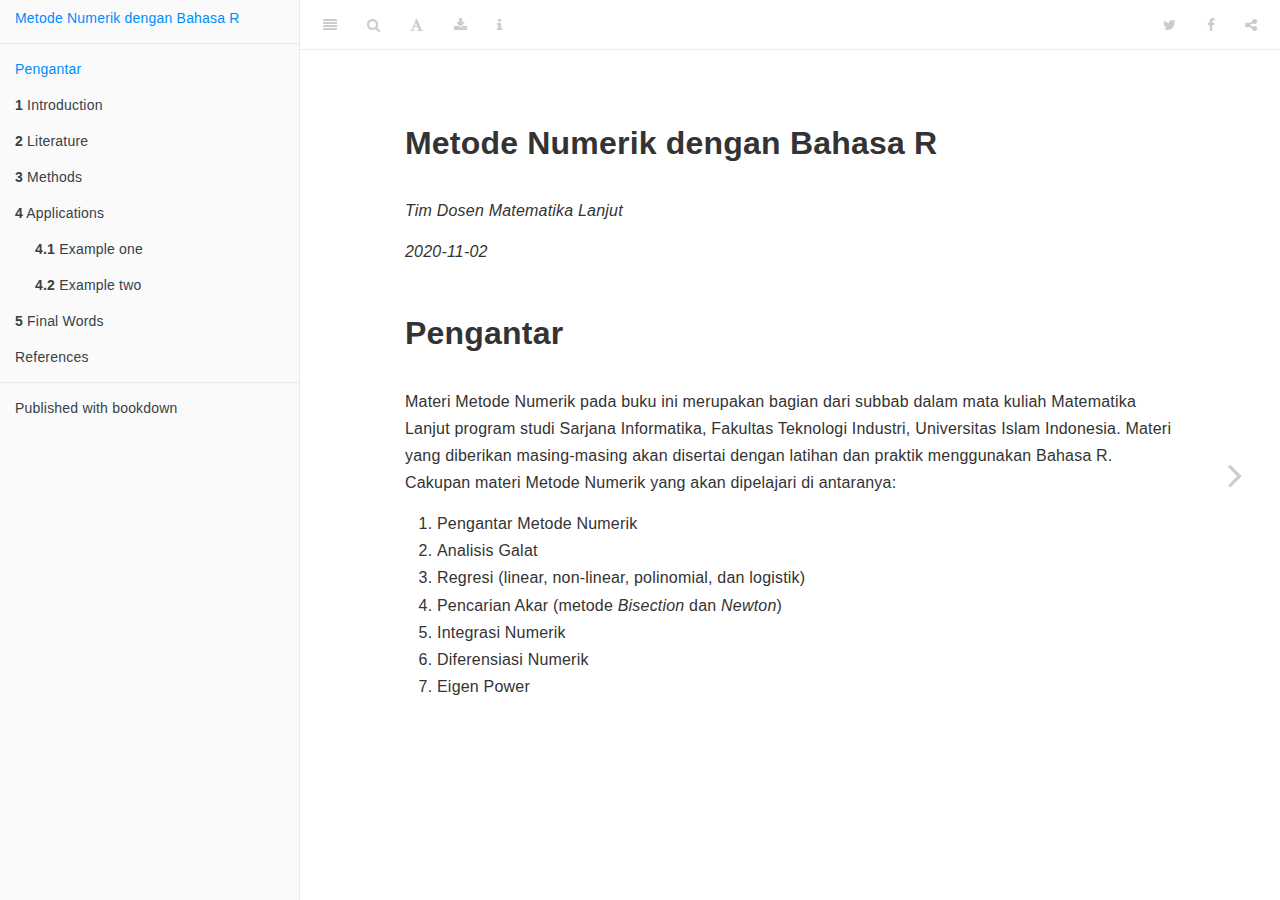
==== Metode Numerik/_book/index.html @ 208b1498 "Rearrange files and folders" ====
<!DOCTYPE html>
<html lang="" xml:lang="">
<head>

  <meta charset="utf-8" />
  <meta http-equiv="X-UA-Compatible" content="IE=edge" />
  <title>Metode Numerik dengan Bahasa R</title>
  <meta name="description" content="Metode Numerik dengan Bahasa R" />
  <meta name="generator" content="bookdown 0.21 and GitBook 2.6.7" />

  <meta property="og:title" content="Metode Numerik dengan Bahasa R" />
  <meta property="og:type" content="book" />
  
  
  
  

  <meta name="twitter:card" content="summary" />
  <meta name="twitter:title" content="Metode Numerik dengan Bahasa R" />
  
  
  

<meta name="author" content="Tim Dosen Matematika Lanjut" />


<meta name="date" content="2020-11-02" />

  <meta name="viewport" content="width=device-width, initial-scale=1" />
  <meta name="apple-mobile-web-app-capable" content="yes" />
  <meta name="apple-mobile-web-app-status-bar-style" content="black" />
  
  

<link rel="next" href="intro.html"/>
<script src="libs/jquery-2.2.3/jquery.min.js"></script>
<link href="libs/gitbook-2.6.7/css/style.css" rel="stylesheet" />
<link href="libs/gitbook-2.6.7/css/plugin-table.css" rel="stylesheet" />
<link href="libs/gitbook-2.6.7/css/plugin-bookdown.css" rel="stylesheet" />
<link href="libs/gitbook-2.6.7/css/plugin-highlight.css" rel="stylesheet" />
<link href="libs/gitbook-2.6.7/css/plugin-search.css" rel="stylesheet" />
<link href="libs/gitbook-2.6.7/css/plugin-fontsettings.css" rel="stylesheet" />
<link href="libs/gitbook-2.6.7/css/plugin-clipboard.css" rel="stylesheet" />









<script src="libs/accessible-code-block-0.0.1/empty-anchor.js"></script>
<link href="libs/anchor-sections-1.0/anchor-sections.css" rel="stylesheet" />
<script src="libs/anchor-sections-1.0/anchor-sections.js"></script>


<style type="text/css">
code.sourceCode > span { display: inline-block; line-height: 1.25; }
code.sourceCode > span { color: inherit; text-decoration: inherit; }
code.sourceCode > span:empty { height: 1.2em; }
.sourceCode { overflow: visible; }
code.sourceCode { white-space: pre; position: relative; }
pre.sourceCode { margin: 0; }
@media screen {
div.sourceCode { overflow: auto; }
}
@media print {
code.sourceCode { white-space: pre-wrap; }
code.sourceCode > span { text-indent: -5em; padding-left: 5em; }
}
pre.numberSource code
  { counter-reset: source-line 0; }
pre.numberSource code > span
  { position: relative; left: -4em; counter-increment: source-line; }
pre.numberSource code > span > a:first-child::before
  { content: counter(source-line);
    position: relative; left: -1em; text-align: right; vertical-align: baseline;
    border: none; display: inline-block;
    -webkit-touch-callout: none; -webkit-user-select: none;
    -khtml-user-select: none; -moz-user-select: none;
    -ms-user-select: none; user-select: none;
    padding: 0 4px; width: 4em;
    color: #aaaaaa;
  }
pre.numberSource { margin-left: 3em; border-left: 1px solid #aaaaaa;  padding-left: 4px; }
div.sourceCode
  {   }
@media screen {
code.sourceCode > span > a:first-child::before { text-decoration: underline; }
}
code span.al { color: #ff0000; font-weight: bold; } /* Alert */
code span.an { color: #60a0b0; font-weight: bold; font-style: italic; } /* Annotation */
code span.at { color: #7d9029; } /* Attribute */
code span.bn { color: #40a070; } /* BaseN */
code span.bu { } /* BuiltIn */
code span.cf { color: #007020; font-weight: bold; } /* ControlFlow */
code span.ch { color: #4070a0; } /* Char */
code span.cn { color: #880000; } /* Constant */
code span.co { color: #60a0b0; font-style: italic; } /* Comment */
code span.cv { color: #60a0b0; font-weight: bold; font-style: italic; } /* CommentVar */
code span.do { color: #ba2121; font-style: italic; } /* Documentation */
code span.dt { color: #902000; } /* DataType */
code span.dv { color: #40a070; } /* DecVal */
code span.er { color: #ff0000; font-weight: bold; } /* Error */
code span.ex { } /* Extension */
code span.fl { color: #40a070; } /* Float */
code span.fu { color: #06287e; } /* Function */
code span.im { } /* Import */
code span.in { color: #60a0b0; font-weight: bold; font-style: italic; } /* Information */
code span.kw { color: #007020; font-weight: bold; } /* Keyword */
code span.op { color: #666666; } /* Operator */
code span.ot { color: #007020; } /* Other */
code span.pp { color: #bc7a00; } /* Preprocessor */
code span.sc { color: #4070a0; } /* SpecialChar */
code span.ss { color: #bb6688; } /* SpecialString */
code span.st { color: #4070a0; } /* String */
code span.va { color: #19177c; } /* Variable */
code span.vs { color: #4070a0; } /* VerbatimString */
code span.wa { color: #60a0b0; font-weight: bold; font-style: italic; } /* Warning */
</style>

<link rel="stylesheet" href="style.css" type="text/css" />
</head>

<body>



  <div class="book without-animation with-summary font-size-2 font-family-1" data-basepath=".">

    <div class="book-summary">
      <nav role="navigation">

<ul class="summary">
<li><a href="./">Metode Numerik dengan Bahasa R</a></li>

<li class="divider"></li>
<li class="chapter" data-level="" data-path="index.html"><a href="index.html"><i class="fa fa-check"></i>Pengantar</a></li>
<li class="chapter" data-level="1" data-path="intro.html"><a href="intro.html"><i class="fa fa-check"></i><b>1</b> Introduction</a></li>
<li class="chapter" data-level="2" data-path="literature.html"><a href="literature.html"><i class="fa fa-check"></i><b>2</b> Literature</a></li>
<li class="chapter" data-level="3" data-path="methods.html"><a href="methods.html"><i class="fa fa-check"></i><b>3</b> Methods</a></li>
<li class="chapter" data-level="4" data-path="applications.html"><a href="applications.html"><i class="fa fa-check"></i><b>4</b> Applications</a><ul>
<li class="chapter" data-level="4.1" data-path="applications.html"><a href="applications.html#example-one"><i class="fa fa-check"></i><b>4.1</b> Example one</a></li>
<li class="chapter" data-level="4.2" data-path="applications.html"><a href="applications.html#example-two"><i class="fa fa-check"></i><b>4.2</b> Example two</a></li>
</ul></li>
<li class="chapter" data-level="5" data-path="final-words.html"><a href="final-words.html"><i class="fa fa-check"></i><b>5</b> Final Words</a></li>
<li class="chapter" data-level="" data-path="references.html"><a href="references.html"><i class="fa fa-check"></i>References</a></li>
<li class="divider"></li>
<li><a href="https://github.com/rstudio/bookdown" target="blank">Published with bookdown</a></li>

</ul>

      </nav>
    </div>

    <div class="book-body">
      <div class="body-inner">
        <div class="book-header" role="navigation">
          <h1>
            <i class="fa fa-circle-o-notch fa-spin"></i><a href="./">Metode Numerik dengan Bahasa R</a>
          </h1>
        </div>

        <div class="page-wrapper" tabindex="-1" role="main">
          <div class="page-inner">

            <section class="normal" id="section-">
<div id="header">
<h1 class="title">Metode Numerik dengan Bahasa R</h1>
<p class="author"><em>Tim Dosen Matematika Lanjut</em></p>
<p class="date"><em>2020-11-02</em></p>
</div>
<div id="pengantar" class="section level1 unnumbered">
<h1>Pengantar</h1>
<p>Materi Metode Numerik pada buku ini merupakan bagian dari subbab dalam mata kuliah Matematika Lanjut program studi Sarjana Informatika, Fakultas Teknologi Industri, Universitas Islam Indonesia.
Materi yang diberikan masing-masing akan disertai dengan latihan dan praktik menggunakan Bahasa R.
Cakupan materi Metode Numerik yang akan dipelajari di antaranya:</p>
<ol style="list-style-type: decimal">
<li>Pengantar Metode Numerik</li>
<li>Analisis Galat</li>
<li>Regresi (linear, non-linear, polinomial, dan logistik)</li>
<li>Pencarian Akar (metode <em>Bisection</em> dan <em>Newton</em>)</li>
<li>Integrasi Numerik</li>
<li>Diferensiasi Numerik</li>
<li>Eigen Power</li>
</ol>

</div>
            </section>

          </div>
        </div>
      </div>

<a href="intro.html" class="navigation navigation-next navigation-unique" aria-label="Next page"><i class="fa fa-angle-right"></i></a>
    </div>
  </div>
<script src="libs/gitbook-2.6.7/js/app.min.js"></script>
<script src="libs/gitbook-2.6.7/js/lunr.js"></script>
<script src="libs/gitbook-2.6.7/js/clipboard.min.js"></script>
<script src="libs/gitbook-2.6.7/js/plugin-search.js"></script>
<script src="libs/gitbook-2.6.7/js/plugin-sharing.js"></script>
<script src="libs/gitbook-2.6.7/js/plugin-fontsettings.js"></script>
<script src="libs/gitbook-2.6.7/js/plugin-bookdown.js"></script>
<script src="libs/gitbook-2.6.7/js/jquery.highlight.js"></script>
<script src="libs/gitbook-2.6.7/js/plugin-clipboard.js"></script>
<script>
gitbook.require(["gitbook"], function(gitbook) {
gitbook.start({
"sharing": {
"github": false,
"facebook": true,
"twitter": true,
"linkedin": false,
"weibo": false,
"instapaper": false,
"vk": false,
"all": ["facebook", "twitter", "linkedin", "weibo", "instapaper"]
},
"fontsettings": {
"theme": "white",
"family": "sans",
"size": 2
},
"edit": {
"link": null,
"text": null
},
"history": {
"link": null,
"text": null
},
"view": {
"link": null,
"text": null
},
"download": ["Metode Numerik.pdf", "Metode Numerik.epub"],
"toc": {
"collapse": "subsection"
}
});
});
</script>

</body>

</html>
---- Metode Numerik/_book/libs/gitbook-2.6.7/css/style.css ----
/*! normalize.css v2.1.0 | MIT License | git.io/normalize */img,legend{border:0}*,.fa{-webkit-font-smoothing:antialiased}.fa-ul>li,sub,sup{position:relative}.book .book-body .page-wrapper .page-inner section.normal hr:after,.book-langs-index .inner .languages:after,.buttons:after,.dropdown-menu .buttons:after{clear:both}body,html{-ms-text-size-adjust:100%;-webkit-text-size-adjust:100%}article,aside,details,figcaption,figure,footer,header,hgroup,main,nav,section,summary{display:block}audio,canvas,video{display:inline-block}.hidden,[hidden]{display:none}audio:not([controls]){display:none;height:0}html{font-family:sans-serif}body,figure{margin:0}a:focus{outline:dotted thin}a:active,a:hover{outline:0}h1{font-size:2em;margin:.67em 0}abbr[title]{border-bottom:1px dotted}b,strong{font-weight:700}dfn{font-style:italic}hr{-moz-box-sizing:content-box;box-sizing:content-box;height:0}mark{background:#ff0;color:#000}code,kbd,pre,samp{font-family:monospace,serif;font-size:1em}pre{white-space:pre-wrap}q{quotes:"\201C" "\201D" "\2018" "\2019"}small{font-size:80%}sub,sup{font-size:75%;line-height:0;vertical-align:baseline}sup{top:-.5em}sub{bottom:-.25em}svg:not(:root){overflow:hidden}fieldset{border:1px solid silver;margin:0 2px;padding:.35em .625em .75em}legend{padding:0}button,input,select,textarea{font-family:inherit;font-size:100%;margin:0}button,input{line-height:normal}button,select{text-transform:none}button,html input[type=button],input[type=reset],input[type=submit]{-webkit-appearance:button;cursor:pointer}button[disabled],html input[disabled]{cursor:default}input[type=checkbox],input[type=radio]{box-sizing:border-box;padding:0}input[type=search]{-webkit-appearance:textfield;-moz-box-sizing:content-box;-webkit-box-sizing:content-box;box-sizing:content-box}input[type=search]::-webkit-search-cancel-button{margin-right:10px;}button::-moz-focus-inner,input::-moz-focus-inner{border:0;padding:0}textarea{overflow:auto;vertical-align:top}table{border-collapse:collapse;border-spacing:0}/*!
 * Preboot v2
 *
 * Open sourced under MIT license by @mdo.
 * Some variables and mixins from Bootstrap (Apache 2 license).
 */.link-inherit,.link-inherit:focus,.link-inherit:hover{color:inherit}.fa,.fa-stack{display:inline-block}/*!
 *  Font Awesome 4.1.0 by @davegandy - http://fontawesome.io - @fontawesome
 *  License - http://fontawesome.io/license (Font: SIL OFL 1.1, CSS: MIT License)
 */@font-face{font-family:FontAwesome;src:url(./fontawesome/fontawesome-webfont.ttf?v=4.1.0) format('truetype');font-weight:400;font-style:normal}.fa{font-family:FontAwesome;font-style:normal;font-weight:400;line-height:1;-moz-osx-font-smoothing:grayscale}.book .book-header,.book .book-summary{font-family:"Helvetica Neue",Helvetica,Arial,sans-serif}.fa-lg{font-size:1.33333333em;line-height:.75em;vertical-align:-15%}.fa-2x{font-size:2em}.fa-3x{font-size:3em}.fa-4x{font-size:4em}.fa-5x{font-size:5em}.fa-fw{width:1.28571429em;text-align:center}.fa-ul{padding-left:0;margin-left:2.14285714em;list-style-type:none}.fa-li{position:absolute;left:-2.14285714em;width:2.14285714em;top:.14285714em;text-align:center}.fa-li.fa-lg{left:-1.85714286em}.fa-border{padding:.2em .25em .15em;border:.08em solid #eee;border-radius:.1em}.pull-right{float:right}.pull-left{float:left}.fa.pull-left{margin-right:.3em}.fa.pull-right{margin-left:.3em}.fa-spin{-webkit-animation:spin 2s infinite linear;-moz-animation:spin 2s infinite linear;-o-animation:spin 2s infinite linear;animation:spin 2s infinite linear}@-moz-keyframes spin{0%{-moz-transform:rotate(0)}100%{-moz-transform:rotate(359deg)}}@-webkit-keyframes spin{0%{-webkit-transform:rotate(0)}100%{-webkit-transform:rotate(359deg)}}@-o-keyframes spin{0%{-o-transform:rotate(0)}100%{-o-transform:rotate(359deg)}}@keyframes spin{0%{-webkit-transform:rotate(0);transform:rotate(0)}100%{-webkit-transform:rotate(359deg);transform:rotate(359deg)}}.fa-rotate-90{filter:progid:DXImageTransform.Microsoft.BasicImage(rotation=1);-webkit-transform:rotate(90deg);-moz-transform:rotate(90deg);-ms-transform:rotate(90deg);-o-transform:rotate(90deg);transform:rotate(90deg)}.fa-rotate-180{filter:progid:DXImageTransform.Microsoft.BasicImage(rotation=2);-webkit-transform:rotate(180deg);-moz-transform:rotate(180deg);-ms-transform:rotate(180deg);-o-transform:rotate(180deg);transform:rotate(180deg)}.fa-rotate-270{filter:progid:DXImageTransform.Microsoft.BasicImage(rotation=3);-webkit-transform:rotate(270deg);-moz-transform:rotate(270deg);-ms-transform:rotate(270deg);-o-transform:rotate(270deg);transform:rotate(270deg)}.fa-flip-horizontal{filter:progid:DXImageTransform.Microsoft.BasicImage(rotation=0, mirror=1);-webkit-transform:scale(-1,1);-moz-transform:scale(-1,1);-ms-transform:scale(-1,1);-o-transform:scale(-1,1);transform:scale(-1,1)}.fa-flip-vertical{filter:progid:DXImageTransform.Microsoft.BasicImage(rotation=2, mirror=1);-webkit-transform:scale(1,-1);-moz-transform:scale(1,-1);-ms-transform:scale(1,-1);-o-transform:scale(1,-1);transform:scale(1,-1)}.fa-stack{position:relative;width:2em;height:2em;line-height:2em;vertical-align:middle}.fa-stack-1x,.fa-stack-2x{position:absolute;left:0;width:100%;text-align:center}.fa-stack-1x{line-height:inherit}.fa-stack-2x{font-size:2em}.fa-inverse{color:#fff}.fa-glass:before{content:"\f000"}.fa-music:before{content:"\f001"}.fa-search:before{content:"\f002"}.fa-envelope-o:before{content:"\f003"}.fa-heart:before{content:"\f004"}.fa-star:before{content:"\f005"}.fa-star-o:before{content:"\f006"}.fa-user:before{content:"\f007"}.fa-film:before{content:"\f008"}.fa-th-large:before{content:"\f009"}.fa-th:before{content:"\f00a"}.fa-th-list:before{content:"\f00b"}.fa-check:before{content:"\f00c"}.fa-times:before{content:"\f00d"}.fa-search-plus:before{content:"\f00e"}.fa-search-minus:before{content:"\f010"}.fa-power-off:before{content:"\f011"}.fa-signal:before{content:"\f012"}.fa-cog:before,.fa-gear:before{content:"\f013"}.fa-trash-o:before{content:"\f014"}.fa-home:before{content:"\f015"}.fa-file-o:before{content:"\f016"}.fa-clock-o:before{content:"\f017"}.fa-road:before{content:"\f018"}.fa-download:before{content:"\f019"}.fa-arrow-circle-o-down:before{content:"\f01a"}.fa-arrow-circle-o-up:before{content:"\f01b"}.fa-inbox:before{content:"\f01c"}.fa-play-circle-o:before{content:"\f01d"}.fa-repeat:before,.fa-rotate-right:before{content:"\f01e"}.fa-refresh:before{content:"\f021"}.fa-list-alt:before{content:"\f022"}.fa-lock:before{content:"\f023"}.fa-flag:before{content:"\f024"}.fa-headphones:before{content:"\f025"}.fa-volume-off:before{content:"\f026"}.fa-volume-down:before{content:"\f027"}.fa-volume-up:before{content:"\f028"}.fa-qrcode:before{content:"\f029"}.fa-barcode:before{content:"\f02a"}.fa-tag:before{content:"\f02b"}.fa-tags:before{content:"\f02c"}.fa-book:before{content:"\f02d"}.fa-bookmark:before{content:"\f02e"}.fa-print:before{content:"\f02f"}.fa-camera:before{content:"\f030"}.fa-font:before{content:"\f031"}.fa-bold:before{content:"\f032"}.fa-italic:before{content:"\f033"}.fa-text-height:before{content:"\f034"}.fa-text-width:before{content:"\f035"}.fa-align-left:before{content:"\f036"}.fa-align-center:before{content:"\f037"}.fa-align-right:before{content:"\f038"}.fa-align-justify:before{content:"\f039"}.fa-list:before{content:"\f03a"}.fa-dedent:before,.fa-outdent:before{content:"\f03b"}.fa-indent:before{content:"\f03c"}.fa-video-camera:before{content:"\f03d"}.fa-image:before,.fa-photo:before,.fa-picture-o:before{content:"\f03e"}.fa-pencil:before{content:"\f040"}.fa-map-marker:before{content:"\f041"}.fa-adjust:before{content:"\f042"}.fa-tint:before{content:"\f043"}.fa-edit:before,.fa-pencil-square-o:before{content:"\f044"}.fa-share-square-o:before{content:"\f045"}.fa-check-square-o:before{content:"\f046"}.fa-arrows:before{content:"\f047"}.fa-step-backward:before{content:"\f048"}.fa-fast-backward:before{content:"\f049"}.fa-backward:before{content:"\f04a"}.fa-play:before{content:"\f04b"}.fa-pause:before{content:"\f04c"}.fa-stop:before{content:"\f04d"}.fa-forward:before{content:"\f04e"}.fa-fast-forward:before{content:"\f050"}.fa-step-forward:before{content:"\f051"}.fa-eject:before{content:"\f052"}.fa-chevron-left:before{content:"\f053"}.fa-chevron-right:before{content:"\f054"}.fa-plus-circle:before{content:"\f055"}.fa-minus-circle:before{content:"\f056"}.fa-times-circle:before{content:"\f057"}.fa-check-circle:before{content:"\f058"}.fa-question-circle:before{content:"\f059"}.fa-info-circle:before{content:"\f05a"}.fa-crosshairs:before{content:"\f05b"}.fa-times-circle-o:before{content:"\f05c"}.fa-check-circle-o:before{content:"\f05d"}.fa-ban:before{content:"\f05e"}.fa-arrow-left:before{content:"\f060"}.fa-arrow-right:before{content:"\f061"}.fa-arrow-up:before{content:"\f062"}.fa-arrow-down:before{content:"\f063"}.fa-mail-forward:before,.fa-share:before{content:"\f064"}.fa-expand:before{content:"\f065"}.fa-compress:before{content:"\f066"}.fa-plus:before{content:"\f067"}.fa-minus:before{content:"\f068"}.fa-asterisk:before{content:"\f069"}.fa-exclamation-circle:before{content:"\f06a"}.fa-gift:before{content:"\f06b"}.fa-leaf:before{content:"\f06c"}.fa-fire:before{content:"\f06d"}.fa-eye:before{content:"\f06e"}.fa-eye-slash:before{content:"\f070"}.fa-exclamation-triangle:before,.fa-warning:before{content:"\f071"}.fa-plane:before{content:"\f072"}.fa-calendar:before{content:"\f073"}.fa-random:before{content:"\f074"}.fa-comment:before{content:"\f075"}.fa-magnet:before{content:"\f076"}.fa-chevron-up:before{content:"\f077"}.fa-chevron-down:before{content:"\f078"}.fa-retweet:before{content:"\f079"}.fa-shopping-cart:before{content:"\f07a"}.fa-folder:before{content:"\f07b"}.fa-folder-open:before{content:"\f07c"}.fa-arrows-v:before{content:"\f07d"}.fa-arrows-h:before{content:"\f07e"}.fa-bar-chart-o:before{content:"\f080"}.fa-twitter-square:before{content:"\f081"}.fa-facebook-square:before{content:"\f082"}.fa-camera-retro:before{content:"\f083"}.fa-key:before{content:"\f084"}.fa-cogs:before,.fa-gears:before{content:"\f085"}.fa-comments:before{content:"\f086"}.fa-thumbs-o-up:before{content:"\f087"}.fa-thumbs-o-down:before{content:"\f088"}.fa-star-half:before{content:"\f089"}.fa-heart-o:before{content:"\f08a"}.fa-sign-out:before{content:"\f08b"}.fa-linkedin-square:before{content:"\f08c"}.fa-thumb-tack:before{content:"\f08d"}.fa-external-link:before{content:"\f08e"}.fa-sign-in:before{content:"\f090"}.fa-trophy:before{content:"\f091"}.fa-github-square:before{content:"\f092"}.fa-upload:before{content:"\f093"}.fa-lemon-o:before{content:"\f094"}.fa-phone:before{content:"\f095"}.fa-square-o:before{content:"\f096"}.fa-bookmark-o:before{content:"\f097"}.fa-phone-square:before{content:"\f098"}.fa-twitter:before{content:"\f099"}.fa-facebook:before{content:"\f09a"}.fa-github:before{content:"\f09b"}.fa-unlock:before{content:"\f09c"}.fa-credit-card:before{content:"\f09d"}.fa-rss:before{content:"\f09e"}.fa-hdd-o:before{content:"\f0a0"}.fa-bullhorn:before{content:"\f0a1"}.fa-bell:before{content:"\f0f3"}.fa-certificate:before{content:"\f0a3"}.fa-hand-o-right:before{content:"\f0a4"}.fa-hand-o-left:before{content:"\f0a5"}.fa-hand-o-up:before{content:"\f0a6"}.fa-hand-o-down:before{content:"\f0a7"}.fa-arrow-circle-left:before{content:"\f0a8"}.fa-arrow-circle-right:before{content:"\f0a9"}.fa-arrow-circle-up:before{content:"\f0aa"}.fa-arrow-circle-down:before{content:"\f0ab"}.fa-globe:before{content:"\f0ac"}.fa-wrench:before{content:"\f0ad"}.fa-tasks:before{content:"\f0ae"}.fa-filter:before{content:"\f0b0"}.fa-briefcase:before{content:"\f0b1"}.fa-arrows-alt:before{content:"\f0b2"}.fa-group:before,.fa-users:before{content:"\f0c0"}.fa-chain:before,.fa-link:before{content:"\f0c1"}.fa-cloud:before{content:"\f0c2"}.fa-flask:before{content:"\f0c3"}.fa-cut:before,.fa-scissors:before{content:"\f0c4"}.fa-copy:before,.fa-files-o:before{content:"\f0c5"}.fa-paperclip:before{content:"\f0c6"}.fa-floppy-o:before,.fa-save:before{content:"\f0c7"}.fa-square:before{content:"\f0c8"}.fa-bars:before,.fa-navicon:before,.fa-reorder:before{content:"\f0c9"}.fa-list-ul:before{content:"\f0ca"}.fa-list-ol:before{content:"\f0cb"}.fa-strikethrough:before{content:"\f0cc"}.fa-underline:before{content:"\f0cd"}.fa-table:before{content:"\f0ce"}.fa-magic:before{content:"\f0d0"}.fa-truck:before{content:"\f0d1"}.fa-pinterest:before{content:"\f0d2"}.fa-pinterest-square:before{content:"\f0d3"}.fa-google-plus-square:before{content:"\f0d4"}.fa-google-plus:before{content:"\f0d5"}.fa-money:before{content:"\f0d6"}.fa-caret-down:before{content:"\f0d7"}.fa-caret-up:before{content:"\f0d8"}.fa-caret-left:before{content:"\f0d9"}.fa-caret-right:before{content:"\f0da"}.fa-columns:before{content:"\f0db"}.fa-sort:before,.fa-unsorted:before{content:"\f0dc"}.fa-sort-desc:before,.fa-sort-down:before{content:"\f0dd"}.fa-sort-asc:before,.fa-sort-up:before{content:"\f0de"}.fa-envelope:before{content:"\f0e0"}.fa-linkedin:before{content:"\f0e1"}.fa-rotate-left:before,.fa-undo:before{content:"\f0e2"}.fa-gavel:before,.fa-legal:before{content:"\f0e3"}.fa-dashboard:before,.fa-tachometer:before{content:"\f0e4"}.fa-comment-o:before{content:"\f0e5"}.fa-comments-o:before{content:"\f0e6"}.fa-bolt:before,.fa-flash:before{content:"\f0e7"}.fa-sitemap:before{content:"\f0e8"}.fa-umbrella:before{content:"\f0e9"}.fa-clipboard:before,.fa-paste:before{content:"\f0ea"}.fa-lightbulb-o:before{content:"\f0eb"}.fa-exchange:before{content:"\f0ec"}.fa-cloud-download:before{content:"\f0ed"}.fa-cloud-upload:before{content:"\f0ee"}.fa-user-md:before{content:"\f0f0"}.fa-stethoscope:before{content:"\f0f1"}.fa-suitcase:before{content:"\f0f2"}.fa-bell-o:before{content:"\f0a2"}.fa-coffee:before{content:"\f0f4"}.fa-cutlery:before{content:"\f0f5"}.fa-file-text-o:before{content:"\f0f6"}.fa-building-o:before{content:"\f0f7"}.fa-hospital-o:before{content:"\f0f8"}.fa-ambulance:before{content:"\f0f9"}.fa-medkit:before{content:"\f0fa"}.fa-fighter-jet:before{content:"\f0fb"}.fa-beer:before{content:"\f0fc"}.fa-h-square:before{content:"\f0fd"}.fa-plus-square:before{content:"\f0fe"}.fa-angle-double-left:before{content:"\f100"}.fa-angle-double-right:before{content:"\f101"}.fa-angle-double-up:before{content:"\f102"}.fa-angle-double-down:before{content:"\f103"}.fa-angle-left:before{content:"\f104"}.fa-angle-right:before{content:"\f105"}.fa-angle-up:before{content:"\f106"}.fa-angle-down:before{content:"\f107"}.fa-desktop:before{content:"\f108"}.fa-laptop:before{content:"\f109"}.fa-tablet:before{content:"\f10a"}.fa-mobile-phone:before,.fa-mobile:before{content:"\f10b"}.fa-circle-o:before{content:"\f10c"}.fa-quote-left:before{content:"\f10d"}.fa-quote-right:before{content:"\f10e"}.fa-spinner:before{content:"\f110"}.fa-circle:before{content:"\f111"}.fa-mail-reply:before,.fa-reply:before{content:"\f112"}.fa-github-alt:before{content:"\f113"}.fa-folder-o:before{content:"\f114"}.fa-folder-open-o:before{content:"\f115"}.fa-smile-o:before{content:"\f118"}.fa-frown-o:before{content:"\f119"}.fa-meh-o:before{content:"\f11a"}.fa-gamepad:before{content:"\f11b"}.fa-keyboard-o:before{content:"\f11c"}.fa-flag-o:before{content:"\f11d"}.fa-flag-checkered:before{content:"\f11e"}.fa-terminal:before{content:"\f120"}.fa-code:before{content:"\f121"}.fa-mail-reply-all:before,.fa-reply-all:before{content:"\f122"}.fa-star-half-empty:before,.fa-star-half-full:before,.fa-star-half-o:before{content:"\f123"}.fa-location-arrow:before{content:"\f124"}.fa-crop:before{content:"\f125"}.fa-code-fork:before{content:"\f126"}.fa-chain-broken:before,.fa-unlink:before{content:"\f127"}.fa-question:before{content:"\f128"}.fa-info:before{content:"\f129"}.fa-exclamation:before{content:"\f12a"}.fa-superscript:before{content:"\f12b"}.fa-subscript:before{content:"\f12c"}.fa-eraser:before{content:"\f12d"}.fa-puzzle-piece:before{content:"\f12e"}.fa-microphone:before{content:"\f130"}.fa-microphone-slash:before{content:"\f131"}.fa-shield:before{content:"\f132"}.fa-calendar-o:before{content:"\f133"}.fa-fire-extinguisher:before{content:"\f134"}.fa-rocket:before{content:"\f135"}.fa-maxcdn:before{content:"\f136"}.fa-chevron-circle-left:before{content:"\f137"}.fa-chevron-circle-right:before{content:"\f138"}.fa-chevron-circle-up:before{content:"\f139"}.fa-chevron-circle-down:before{content:"\f13a"}.fa-html5:before{content:"\f13b"}.fa-css3:before{content:"\f13c"}.fa-anchor:before{content:"\f13d"}.fa-unlock-alt:before{content:"\f13e"}.fa-bullseye:before{content:"\f140"}.fa-ellipsis-h:before{content:"\f141"}.fa-ellipsis-v:before{content:"\f142"}.fa-rss-square:before{content:"\f143"}.fa-play-circle:before{content:"\f144"}.fa-ticket:before{content:"\f145"}.fa-minus-square:before{content:"\f146"}.fa-minus-square-o:before{content:"\f147"}.fa-level-up:before{content:"\f148"}.fa-level-down:before{content:"\f149"}.fa-check-square:before{content:"\f14a"}.fa-pencil-square:before{content:"\f14b"}.fa-external-link-square:before{content:"\f14c"}.fa-share-square:before{content:"\f14d"}.fa-compass:before{content:"\f14e"}.fa-caret-square-o-down:before,.fa-toggle-down:before{content:"\f150"}.fa-caret-square-o-up:before,.fa-toggle-up:before{content:"\f151"}.fa-caret-square-o-right:before,.fa-toggle-right:before{content:"\f152"}.fa-eur:before,.fa-euro:before{content:"\f153"}.fa-gbp:before{content:"\f154"}.fa-dollar:before,.fa-usd:before{content:"\f155"}.fa-inr:before,.fa-rupee:before{content:"\f156"}.fa-cny:before,.fa-jpy:before,.fa-rmb:before,.fa-yen:before{content:"\f157"}.fa-rouble:before,.fa-rub:before,.fa-ruble:before{content:"\f158"}.fa-krw:before,.fa-won:before{content:"\f159"}.fa-bitcoin:before,.fa-btc:before{content:"\f15a"}.fa-file:before{content:"\f15b"}.fa-file-text:before{content:"\f15c"}.fa-sort-alpha-asc:before{content:"\f15d"}.fa-sort-alpha-desc:before{content:"\f15e"}.fa-sort-amount-asc:before{content:"\f160"}.fa-sort-amount-desc:before{content:"\f161"}.fa-sort-numeric-asc:before{content:"\f162"}.fa-sort-numeric-desc:before{content:"\f163"}.fa-thumbs-up:before{content:"\f164"}.fa-thumbs-down:before{content:"\f165"}.fa-youtube-square:before{content:"\f166"}.fa-youtube:before{content:"\f167"}.fa-xing:before{content:"\f168"}.fa-xing-square:before{content:"\f169"}.fa-youtube-play:before{content:"\f16a"}.fa-dropbox:before{content:"\f16b"}.fa-stack-overflow:before{content:"\f16c"}.fa-instagram:before{content:"\f16d"}.fa-flickr:before{content:"\f16e"}.fa-adn:before{content:"\f170"}.fa-bitbucket:before{content:"\f171"}.fa-bitbucket-square:before{content:"\f172"}.fa-tumblr:before{content:"\f173"}.fa-tumblr-square:before{content:"\f174"}.fa-long-arrow-down:before{content:"\f175"}.fa-long-arrow-up:before{content:"\f176"}.fa-long-arrow-left:before{content:"\f177"}.fa-long-arrow-right:before{content:"\f178"}.fa-apple:before{content:"\f179"}.fa-windows:before{content:"\f17a"}.fa-android:before{content:"\f17b"}.fa-linux:before{content:"\f17c"}.fa-dribbble:before{content:"\f17d"}.fa-skype:before{content:"\f17e"}.fa-foursquare:before{content:"\f180"}.fa-trello:before{content:"\f181"}.fa-female:before{content:"\f182"}.fa-male:before{content:"\f183"}.fa-gittip:before{content:"\f184"}.fa-sun-o:before{content:"\f185"}.fa-moon-o:before{content:"\f186"}.fa-archive:before{content:"\f187"}.fa-bug:before{content:"\f188"}.fa-vk:before{content:"\f189"}.fa-weibo:before{content:"\f18a"}.fa-renren:before{content:"\f18b"}.fa-pagelines:before{content:"\f18c"}.fa-stack-exchange:before{content:"\f18d"}.fa-arrow-circle-o-right:before{content:"\f18e"}.fa-arrow-circle-o-left:before{content:"\f190"}.fa-caret-square-o-left:before,.fa-toggle-left:before{content:"\f191"}.fa-dot-circle-o:before{content:"\f192"}.fa-wheelchair:before{content:"\f193"}.fa-vimeo-square:before{content:"\f194"}.fa-try:before,.fa-turkish-lira:before{content:"\f195"}.fa-plus-square-o:before{content:"\f196"}.fa-space-shuttle:before{content:"\f197"}.fa-slack:before{content:"\f198"}.fa-envelope-square:before{content:"\f199"}.fa-wordpress:before{content:"\f19a"}.fa-openid:before{content:"\f19b"}.fa-bank:before,.fa-institution:before,.fa-university:before{content:"\f19c"}.fa-graduation-cap:before,.fa-mortar-board:before{content:"\f19d"}.fa-yahoo:before{content:"\f19e"}.fa-google:before{content:"\f1a0"}.fa-reddit:before{content:"\f1a1"}.fa-reddit-square:before{content:"\f1a2"}.fa-stumbleupon-circle:before{content:"\f1a3"}.fa-stumbleupon:before{content:"\f1a4"}.fa-delicious:before{content:"\f1a5"}.fa-digg:before{content:"\f1a6"}.fa-pied-piper-square:before,.fa-pied-piper:before{content:"\f1a7"}.fa-pied-piper-alt:before{content:"\f1a8"}.fa-drupal:before{content:"\f1a9"}.fa-joomla:before{content:"\f1aa"}.fa-language:before{content:"\f1ab"}.fa-fax:before{content:"\f1ac"}.fa-building:before{content:"\f1ad"}.fa-child:before{content:"\f1ae"}.fa-paw:before{content:"\f1b0"}.fa-spoon:before{content:"\f1b1"}.fa-cube:before{content:"\f1b2"}.fa-cubes:before{content:"\f1b3"}.fa-behance:before{content:"\f1b4"}.fa-behance-square:before{content:"\f1b5"}.fa-steam:before{content:"\f1b6"}.fa-steam-square:before{content:"\f1b7"}.fa-recycle:before{content:"\f1b8"}.fa-automobile:before,.fa-car:before{content:"\f1b9"}.fa-cab:before,.fa-taxi:before{content:"\f1ba"}.fa-tree:before{content:"\f1bb"}.fa-spotify:before{content:"\f1bc"}.fa-deviantart:before{content:"\f1bd"}.fa-soundcloud:before{content:"\f1be"}.fa-database:before{content:"\f1c0"}.fa-file-pdf-o:before{content:"\f1c1"}.fa-file-word-o:before{content:"\f1c2"}.fa-file-excel-o:before{content:"\f1c3"}.fa-file-powerpoint-o:before{content:"\f1c4"}.fa-file-image-o:before,.fa-file-photo-o:before,.fa-file-picture-o:before{content:"\f1c5"}.fa-file-archive-o:before,.fa-file-zip-o:before{content:"\f1c6"}.fa-file-audio-o:before,.fa-file-sound-o:before{content:"\f1c7"}.fa-file-movie-o:before,.fa-file-video-o:before{content:"\f1c8"}.fa-file-code-o:before{content:"\f1c9"}.fa-vine:before{content:"\f1ca"}.fa-codepen:before{content:"\f1cb"}.fa-jsfiddle:before{content:"\f1cc"}.fa-life-bouy:before,.fa-life-ring:before,.fa-life-saver:before,.fa-support:before{content:"\f1cd"}.fa-circle-o-notch:before{content:"\f1ce"}.fa-ra:before,.fa-rebel:before{content:"\f1d0"}.fa-empire:before,.fa-ge:before{content:"\f1d1"}.fa-git-square:before{content:"\f1d2"}.fa-git:before{content:"\f1d3"}.fa-hacker-news:before{content:"\f1d4"}.fa-tencent-weibo:before{content:"\f1d5"}.fa-qq:before{content:"\f1d6"}.fa-wechat:before,.fa-weixin:before{content:"\f1d7"}.fa-paper-plane:before,.fa-send:before{content:"\f1d8"}.fa-paper-plane-o:before,.fa-send-o:before{content:"\f1d9"}.fa-history:before{content:"\f1da"}.fa-circle-thin:before{content:"\f1db"}.fa-header:before{content:"\f1dc"}.fa-paragraph:before{content:"\f1dd"}.fa-sliders:before{content:"\f1de"}.fa-share-alt:before{content:"\f1e0"}.fa-share-alt-square:before{content:"\f1e1"}.fa-bomb:before{content:"\f1e2"}.book-langs-index{width:100%;height:100%;padding:40px 0;margin:0;overflow:auto}@media (max-width:600px){.book-langs-index{padding:0}}.book-langs-index .inner{max-width:600px;width:100%;margin:0 auto;padding:30px;background:#fff;border-radius:3px}.book-langs-index .inner h3{margin:0}.book-langs-index .inner .languages{list-style:none;padding:20px 30px;margin-top:20px;border-top:1px solid #eee}.book-langs-index .inner .languages:after,.book-langs-index .inner .languages:before{content:" ";display:table;line-height:0}.book-langs-index .inner .languages li{width:50%;float:left;padding:10px 5px;font-size:16px}@media (max-width:600px){.book-langs-index .inner .languages li{width:100%;max-width:100%}}.book .book-header{overflow:visible;height:50px;padding:0 8px;z-index:2;font-size:.85em;color:#7e888b;background:0 0}.book .book-header .btn{display:block;height:50px;padding:0 15px;border-bottom:none;color:#ccc;text-transform:uppercase;line-height:50px;-webkit-box-shadow:none!important;box-shadow:none!important;position:relative;font-size:14px}.book .book-header .btn:hover{position:relative;text-decoration:none;color:#444;background:0 0}.book .book-header h1{margin:0;font-size:20px;font-weight:200;text-align:center;line-height:50px;opacity:0;padding-left:200px;padding-right:200px;-webkit-transition:opacity .2s ease;-moz-transition:opacity .2s ease;-o-transition:opacity .2s ease;transition:opacity .2s ease;overflow:hidden;text-overflow:ellipsis;white-space:nowrap}.book .book-header h1 a,.book .book-header h1 a:hover{color:inherit;text-decoration:none}@media (max-width:1000px){.book .book-header h1{display:none}}.book .book-header h1 i{display:none}.book .book-header:hover h1{opacity:1}.book.is-loading .book-header h1 i{display:inline-block}.book.is-loading .book-header h1 a{display:none}.dropdown{position:relative}.dropdown-menu{position:absolute;top:100%;left:0;z-index:100;display:none;float:left;min-width:160px;padding:0;margin:2px 0 0;list-style:none;font-size:14px;background-color:#fafafa;border:1px solid rgba(0,0,0,.07);border-radius:1px;-webkit-box-shadow:0 6px 12px rgba(0,0,0,.175);box-shadow:0 6px 12px rgba(0,0,0,.175);background-clip:padding-box}.dropdown-menu.open{display:block}.dropdown-menu.dropdown-left{left:auto;right:4%}.dropdown-menu.dropdown-left .dropdown-caret{right:14px;left:auto}.dropdown-menu .dropdown-caret{position:absolute;top:-8px;left:14px;width:18px;height:10px;float:left;overflow:hidden}.dropdown-menu .dropdown-caret .caret-inner,.dropdown-menu .dropdown-caret .caret-outer{display:inline-block;top:0;border-left:9px solid transparent;border-right:9px solid transparent;position:absolute}.dropdown-menu .dropdown-caret .caret-outer{border-bottom:9px solid rgba(0,0,0,.1);height:auto;left:0;width:auto;margin-left:-1px}.dropdown-menu .dropdown-caret .caret-inner{margin-top:-1px;top:1px;border-bottom:9px solid #fafafa}.dropdown-menu .buttons{border-bottom:1px solid rgba(0,0,0,.07)}.dropdown-menu .buttons:after,.dropdown-menu .buttons:before{content:" ";display:table;line-height:0}.dropdown-menu .buttons:last-child{border-bottom:none}.dropdown-menu .buttons .button{border:0;background-color:transparent;color:#a6a6a6;width:100%;text-align:center;float:left;line-height:1.42857143;padding:8px 4px}.alert,.dropdown-menu .buttons .button:hover{color:#444}.dropdown-menu .buttons .button:focus,.dropdown-menu .buttons .button:hover{outline:0}.dropdown-menu .buttons .button.size-2{width:50%}.dropdown-menu .buttons .button.size-3{width:33%}.alert{padding:15px;margin-bottom:20px;background:#eee;border-bottom:5px solid #ddd}.alert-success{background:#dff0d8;border-color:#d6e9c6;color:#3c763d}.alert-info{background:#d9edf7;border-color:#bce8f1;color:#31708f}.alert-danger{background:#f2dede;border-color:#ebccd1;color:#a94442}.alert-warning{background:#fcf8e3;border-color:#faebcc;color:#8a6d3b}.book .book-summary{position:absolute;top:0;left:-300px;bottom:0;z-index:1;width:300px;color:#364149;background:#fafafa;border-right:1px solid rgba(0,0,0,.07);-webkit-transition:left 250ms ease;-moz-transition:left 250ms ease;-o-transition:left 250ms ease;transition:left 250ms ease}.book .book-summary ul.summary{position:absolute;top:0;left:0;right:0;bottom:0;overflow-y:auto;list-style:none;margin:0;padding:0;-webkit-transition:top .5s ease;-moz-transition:top .5s ease;-o-transition:top .5s ease;transition:top .5s ease}.book .book-summary ul.summary li{list-style:none}.book .book-summary ul.summary li.divider{height:1px;margin:7px 0;overflow:hidden;background:rgba(0,0,0,.07)}.book .book-summary ul.summary li i.fa-check{display:none;position:absolute;right:9px;top:16px;font-size:9px;color:#3c3}.book .book-summary ul.summary li.done>a{color:#364149;font-weight:400}.book .book-summary ul.summary li.done>a i{display:inline}.book .book-summary ul.summary li a,.book .book-summary ul.summary li span{display:block;padding:10px 15px;border-bottom:none;color:#364149;background:0 0;text-overflow:ellipsis;overflow:hidden;white-space:nowrap;position:relative}.book .book-summary ul.summary li span{cursor:not-allowed;opacity:.3;filter:alpha(opacity=30)}.book .book-summary ul.summary li a:hover,.book .book-summary ul.summary li.active>a{color:#008cff;background:0 0;text-decoration:none}.book .book-summary ul.summary li ul{padding-left:20px}@media (max-width:600px){.book .book-summary{width:calc(100% - 60px);bottom:0;left:-100%}}.book.with-summary .book-summary{left:0}.book.without-animation .book-summary{-webkit-transition:none!important;-moz-transition:none!important;-o-transition:none!important;transition:none!important}.book{position:relative;width:100%;height:100%}.book .book-body,.book .book-body .body-inner{position:absolute;top:0;left:0;overflow-y:auto;bottom:0;right:0}.book .book-body{color:#000;background:#fff;-webkit-transition:left 250ms ease;-moz-transition:left 250ms ease;-o-transition:left 250ms ease;transition:left 250ms ease}.book .book-body .page-wrapper{position:relative;outline:0}.book .book-body .page-wrapper .page-inner{max-width:800px;margin:0 auto;padding:20px 0 40px}.book .book-body .page-wrapper .page-inner section{margin:0;padding:5px 15px;background:#fff;border-radius:2px;line-height:1.7;font-size:1.6rem}.book .book-body .page-wrapper .page-inner .btn-group .btn{border-radius:0;background:#eee;border:0}@media (max-width:1240px){.book .book-body{-webkit-transition:-webkit-transform 250ms ease;-moz-transition:-moz-transform 250ms ease;-o-transition:-o-transform 250ms ease;transition:transform 250ms ease;padding-bottom:20px}.book .book-body .body-inner{position:static;min-height:calc(100% - 50px)}}@media (min-width:600px){.book.with-summary .book-body{left:300px}}@media (max-width:600px){.book.with-summary{overflow:hidden}.book.with-summary .book-body{-webkit-transform:translate(calc(100% - 60px),0);-moz-transform:translate(calc(100% - 60px),0);-ms-transform:translate(calc(100% - 60px),0);-o-transform:translate(calc(100% - 60px),0);transform:translate(calc(100% - 60px),0)}}.book.without-animation .book-body{-webkit-transition:none!important;-moz-transition:none!important;-o-transition:none!important;transition:none!important}.buttons:after,.buttons:before{content:" ";display:table;line-height:0}.button{border:0;background:#eee;color:#666;width:100%;text-align:center;float:left;line-height:1.42857143;padding:8px 4px}.button:hover{color:#444}.button:focus,.button:hover{outline:0}.button.size-2{width:50%}.button.size-3{width:33%}.book .book-body .page-wrapper .page-inner section{display:none}.book .book-body .page-wrapper .page-inner section.normal{display:block;word-wrap:break-word;overflow:hidden;color:#333;line-height:1.7;text-size-adjust:100%;-ms-text-size-adjust:100%;-webkit-text-size-adjust:100%;-moz-text-size-adjust:100%}.book .book-body .page-wrapper .page-inner section.normal *{box-sizing:border-box;-webkit-box-sizing:border-box;}.book .book-body .page-wrapper .page-inner section.normal>:first-child{margin-top:0!important}.book .book-body .page-wrapper .page-inner section.normal>:last-child{margin-bottom:0!important}.book .book-body .page-wrapper .page-inner section.normal blockquote,.book .book-body .page-wrapper .page-inner section.normal code,.book .book-body .page-wrapper .page-inner section.normal figure,.book .book-body .page-wrapper .page-inner section.normal img,.book .book-body .page-wrapper .page-inner section.normal pre,.book .book-body .page-wrapper .page-inner section.normal table,.book .book-body .page-wrapper .page-inner section.normal tr{page-break-inside:avoid}.book .book-body .page-wrapper .page-inner section.normal h2,.book .book-body .page-wrapper .page-inner section.normal h3,.book .book-body .page-wrapper .page-inner section.normal h4,.book .book-body .page-wrapper .page-inner section.normal h5,.book .book-body .page-wrapper .page-inner section.normal p{orphans:3;widows:3}.book .book-body .page-wrapper .page-inner section.normal h1,.book .book-body .page-wrapper .page-inner section.normal h2,.book .book-body .page-wrapper .page-inner section.normal h3,.book .book-body .page-wrapper .page-inner section.normal h4,.book .book-body .page-wrapper .page-inner section.normal h5{page-break-after:avoid}.book .book-body .page-wrapper .page-inner section.normal b,.book .book-body .page-wrapper .page-inner section.normal strong{font-weight:700}.book .book-body .page-wrapper .page-inner section.normal em{font-style:italic}.book .book-body .page-wrapper .page-inner section.normal blockquote,.book .book-body .page-wrapper .page-inner section.normal dl,.book .book-body .page-wrapper .page-inner section.normal ol,.book .book-body .page-wrapper .page-inner section.normal p,.book .book-body .page-wrapper .page-inner section.normal table,.book .book-body .page-wrapper .page-inner section.normal ul{margin-top:0;margin-bottom:.85em}.book .book-body .page-wrapper .page-inner section.normal a{color:#4183c4;text-decoration:none;background:0 0}.book .book-body .page-wrapper .page-inner section.normal a:active,.book .book-body .page-wrapper .page-inner section.normal a:focus,.book .book-body .page-wrapper .page-inner section.normal a:hover{outline:0;text-decoration:underline}.book .book-body .page-wrapper .page-inner section.normal img{border:0;max-width:100%}.book .book-body .page-wrapper .page-inner section.normal hr{height:4px;padding:0;margin:1.7em 0;overflow:hidden;background-color:#e7e7e7;border:none}.book .book-body .page-wrapper .page-inner section.normal hr:after,.book .book-body .page-wrapper .page-inner section.normal hr:before{display:table;content:" "}.book .book-body .page-wrapper .page-inner section.normal h1,.book .book-body .page-wrapper .page-inner section.normal h2,.book .book-body .page-wrapper .page-inner section.normal h3,.book .book-body .page-wrapper .page-inner section.normal h4,.book .book-body .page-wrapper .page-inner section.normal h5,.book .book-body .page-wrapper .page-inner section.normal h6{margin-top:1.275em;margin-bottom:.85em;}.book .book-body .page-wrapper .page-inner section.normal h1{font-size:2em}.book .book-body .page-wrapper .page-inner section.normal h2{font-size:1.75em}.book .book-body .page-wrapper .page-inner section.normal h3{font-size:1.5em}.book .book-body .page-wrapper .page-inner section.normal h4{font-size:1.25em}.book .book-body .page-wrapper .page-inner section.normal h5{font-size:1em}.book .book-body .page-wrapper .page-inner section.normal h6{font-size:1em;color:#777}.book .book-body .page-wrapper .page-inner section.normal code,.book .book-body .page-wrapper .page-inner section.normal pre{font-family:Consolas,"Liberation Mono",Menlo,Courier,monospace;direction:ltr;border:none;color:inherit}.book .book-body .page-wrapper .page-inner section.normal pre{overflow:auto;word-wrap:normal;margin:0 0 1.275em;padding:.85em 1em;background:#f7f7f7}.book .book-body .page-wrapper .page-inner section.normal pre>code{display:inline;max-width:initial;padding:0;margin:0;overflow:initial;line-height:inherit;font-size:.85em;white-space:pre;background:0 0}.book .book-body .page-wrapper .page-inner section.normal pre>code:after,.book .book-body .page-wrapper .page-inner section.normal pre>code:before{content:normal}.book .book-body .page-wrapper .page-inner section.normal code{padding:.2em;margin:0;font-size:.85em;background-color:#f7f7f7}.book .book-body .page-wrapper .page-inner section.normal code:after,.book .book-body .page-wrapper .page-inner section.normal code:before{letter-spacing:-.2em;content:"\00a0"}.book .book-body .page-wrapper .page-inner section.normal ol,.book .book-body .page-wrapper .page-inner section.normal ul{padding:0 0 0 2em;margin:0 0 .85em}.book .book-body .page-wrapper .page-inner section.normal ol ol,.book .book-body .page-wrapper .page-inner section.normal ol ul,.book .book-body .page-wrapper .page-inner section.normal ul ol,.book .book-body .page-wrapper .page-inner section.normal ul ul{margin-top:0;margin-bottom:0}.book .book-body .page-wrapper .page-inner section.normal ol ol{list-style-type:lower-roman}.book .book-body .page-wrapper .page-inner section.normal blockquote{margin:0 0 .85em;padding:0 15px;opacity:0.75;border-left:4px solid #dcdcdc}.book .book-body .page-wrapper .page-inner section.normal blockquote:first-child{margin-top:0}.book .book-body .page-wrapper .page-inner section.normal blockquote:last-child{margin-bottom:0}.book .book-body .page-wrapper .page-inner section.normal dl{padding:0}.book .book-body .page-wrapper .page-inner section.normal dl dt{padding:0;margin-top:.85em;font-style:italic;font-weight:700}.book .book-body .page-wrapper .page-inner section.normal dl dd{padding:0 .85em;margin-bottom:.85em}.book .book-body .page-wrapper .page-inner section.normal dd{margin-left:0}.book .book-body .page-wrapper .page-inner section.normal .glossary-term{cursor:help;text-decoration:underline}.book .book-body .navigation{position:absolute;top:50px;bottom:0;margin:0;max-width:150px;min-width:90px;display:flex;justify-content:center;align-content:center;flex-direction:column;font-size:40px;color:#ccc;text-align:center;-webkit-transition:all 350ms ease;-moz-transition:all 350ms ease;-o-transition:all 350ms ease;transition:all 350ms ease}.book .book-body .navigation:hover{text-decoration:none;color:#444}.book .book-body .navigation.navigation-next{right:0}.book .book-body .navigation.navigation-prev{left:0}@media (max-width:1240px){.book .book-body .navigation{position:static;top:auto;max-width:50%;width:50%;display:inline-block;float:left}.book .book-body .navigation.navigation-unique{max-width:100%;width:100%}}.book .book-body .page-wrapper .page-inner section.glossary{margin-bottom:40px}.book .book-body .page-wrapper .page-inner section.glossary h2 a,.book .book-body .page-wrapper .page-inner section.glossary h2 a:hover{color:inherit;text-decoration:none}.book .book-body .page-wrapper .page-inner section.glossary .glossary-index{list-style:none;margin:0;padding:0}.book .book-body .page-wrapper .page-inner section.glossary .glossary-index li{display:inline;margin:0 8px;white-space:nowrap}*{-webkit-box-sizing:border-box;-moz-box-sizing:border-box;box-sizing:border-box;-webkit-overflow-scrolling:touch;-webkit-tap-highlight-color:transparent;-webkit-text-size-adjust:none;-webkit-touch-callout:none}a{text-decoration:none}body,html{height:100%}html{font-size:62.5%}body{text-rendering:optimizeLegibility;font-smoothing:antialiased;font-family:"Helvetica Neue",Helvetica,Arial,sans-serif;font-size:14px;letter-spacing:.2px;text-size-adjust:100%}
.book .book-summary ul.summary li a span {display:inline;padding:initial;overflow:visible;cursor:auto;opacity:1;}
---- Metode Numerik/_book/libs/gitbook-2.6.7/css/plugin-table.css ----
.book .book-body .page-wrapper .page-inner section.normal table{display:table;width:100%;border-collapse:collapse;border-spacing:0;overflow:auto}.book .book-body .page-wrapper .page-inner section.normal table td,.book .book-body .page-wrapper .page-inner section.normal table th{padding:6px 13px;border:1px solid #ddd}.book .book-body .page-wrapper .page-inner section.normal table tr{background-color:#fff;border-top:1px solid #ccc}.book .book-body .page-wrapper .page-inner section.normal table tr:nth-child(2n){background-color:#f8f8f8}.book .book-body .page-wrapper .page-inner section.normal table th{font-weight:700}
---- Metode Numerik/_book/libs/gitbook-2.6.7/css/plugin-bookdown.css ----
.book .book-header h1 {
  padding-left: 20px;
  padding-right: 20px;
}
.book .book-header.fixed {
  position: fixed;
  right: 0;
  top: 0;
  left: 0;
  border-bottom: 1px solid rgba(0,0,0,.07);
}
span.search-highlight {
  background-color: #ffff88;
}
@media (min-width: 600px) {
  .book.with-summary .book-header.fixed {
    left: 300px;
  }
}
@media (max-width: 1240px) {
  .book .book-body.fixed {
    top: 50px;
  }
  .book .book-body.fixed .body-inner {
    top: auto;
  }
}
@media (max-width: 600px) {
  .book.with-summary .book-header.fixed {
    left: calc(100% - 60px);
    min-width: 300px;
  }
  .book.with-summary .book-body {
    transform: none;
    left: calc(100% - 60px);
    min-width: 300px;
  }
  .book .book-body.fixed {
    top: 0;
  }
}

.book .book-body.fixed .body-inner {
  top: 50px;
}
.book .book-body .page-wrapper .page-inner section.normal sub, .book .book-body .page-wrapper .page-inner section.normal sup {
  font-size: 85%;
}

@media print {
  .book .book-summary, .book .book-body .book-header, .fa {
    display: none !important;
  }
  .book .book-body.fixed {
    left: 0px;
  }
  .book .book-body,.book .book-body .body-inner, .book.with-summary {
    overflow: visible !important;
  }
}
.kable_wrapper {
  border-spacing: 20px 0;
  border-collapse: separate;
  border: none;
  margin: auto;
}
.kable_wrapper > tbody > tr > td {
  vertical-align: top;
}
.book .book-body .page-wrapper .page-inner section.normal table tr.header {
  border-top-width: 2px;
}
.book .book-body .page-wrapper .page-inner section.normal table tr:last-child td {
  border-bottom-width: 2px;
}
.book .book-body .page-wrapper .page-inner section.normal table td, .book .book-body .page-wrapper .page-inner section.normal table th {
  border-left: none;
  border-right: none;
}
.book .book-body .page-wrapper .page-inner section.normal table.kable_wrapper > tbody > tr, .book .book-body .page-wrapper .page-inner section.normal table.kable_wrapper > tbody > tr > td {
  border-top: none;
}
.book .book-body .page-wrapper .page-inner section.normal table.kable_wrapper > tbody > tr:last-child > td {
    border-bottom: none;
}

div.theorem, div.lemma, div.corollary, div.proposition, div.conjecture {
  font-style: italic;
}
span.theorem, span.lemma, span.corollary, span.proposition, span.conjecture {
  font-style: normal;
}
div.proof>*:last-child:after {
  content: "\25a2";
  float: right;
}
.header-section-number {
  padding-right: .5em;
}
---- Metode Numerik/_book/libs/gitbook-2.6.7/css/plugin-highlight.css ----
.book .book-body .page-wrapper .page-inner section.normal pre,
.book .book-body .page-wrapper .page-inner section.normal code {
  /* http://jmblog.github.com/color-themes-for-google-code-highlightjs */
  /* Tomorrow Comment */
  /* Tomorrow Red */
  /* Tomorrow Orange */
  /* Tomorrow Yellow */
  /* Tomorrow Green */
  /* Tomorrow Aqua */
  /* Tomorrow Blue */
  /* Tomorrow Purple */
}
.book .book-body .page-wrapper .page-inner section.normal pre .hljs-comment,
.book .book-body .page-wrapper .page-inner section.normal code .hljs-comment,
.book .book-body .page-wrapper .page-inner section.normal pre .hljs-title,
.book .book-body .page-wrapper .page-inner section.normal code .hljs-title {
  color: #8e908c;
}
.book .book-body .page-wrapper .page-inner section.normal pre .hljs-variable,
.book .book-body .page-wrapper .page-inner section.normal code .hljs-variable,
.book .book-body .page-wrapper .page-inner section.normal pre .hljs-attribute,
.book .book-body .page-wrapper .page-inner section.normal code .hljs-attribute,
.book .book-body .page-wrapper .page-inner section.normal pre .hljs-tag,
.book .book-body .page-wrapper .page-inner section.normal code .hljs-tag,
.book .book-body .page-wrapper .page-inner section.normal pre .hljs-regexp,
.book .book-body .page-wrapper .page-inner section.normal code .hljs-regexp,
.book .book-body .page-wrapper .page-inner section.normal pre .ruby .hljs-constant,
.book .book-body .page-wrapper .page-inner section.normal code .ruby .hljs-constant,
.book .book-body .page-wrapper .page-inner section.normal pre .xml .hljs-tag .hljs-title,
.book .book-body .page-wrapper .page-inner section.normal code .xml .hljs-tag .hljs-title,
.book .book-body .page-wrapper .page-inner section.normal pre .xml .hljs-pi,
.book .book-body .page-wrapper .page-inner section.normal code .xml .hljs-pi,
.book .book-body .page-wrapper .page-inner section.normal pre .xml .hljs-doctype,
.book .book-body .page-wrapper .page-inner section.normal code .xml .hljs-doctype,
.book .book-body .page-wrapper .page-inner section.normal pre .html .hljs-doctype,
.book .book-body .page-wrapper .page-inner section.normal code .html .hljs-doctype,
.book .book-body .page-wrapper .page-inner section.normal pre .css .hljs-id,
.book .book-body .page-wrapper .page-inner section.normal code .css .hljs-id,
.book .book-body .page-wrapper .page-inner section.normal pre .css .hljs-class,
.book .book-body .page-wrapper .page-inner section.normal code .css .hljs-class,
.book .book-body .page-wrapper .page-inner section.normal pre .css .hljs-pseudo,
.book .book-body .page-wrapper .page-inner section.normal code .css .hljs-pseudo {
  color: #c82829;
}
.book .book-body .page-wrapper .page-inner section.normal pre .hljs-number,
.book .book-body .page-wrapper .page-inner section.normal code .hljs-number,
.book .book-body .page-wrapper .page-inner section.normal pre .hljs-preprocessor,
.book .book-body .page-wrapper .page-inner section.normal code .hljs-preprocessor,
.book .book-body .page-wrapper .page-inner section.normal pre .hljs-pragma,
.book .book-body .page-wrapper .page-inner section.normal code .hljs-pragma,
.book .book-body .page-wrapper .page-inner section.normal pre .hljs-built_in,
.book .book-body .page-wrapper .page-inner section.normal code .hljs-built_in,
.book .book-body .page-wrapper .page-inner section.normal pre .hljs-literal,
.book .book-body .page-wrapper .page-inner section.normal code .hljs-literal,
.book .book-body .page-wrapper .page-inner section.normal pre .hljs-params,
.book .book-body .page-wrapper .page-inner section.normal code .hljs-params,
.book .book-body .page-wrapper .page-inner section.normal pre .hljs-constant,
.book .book-body .page-wrapper .page-inner section.normal code .hljs-constant {
  color: #f5871f;
}
.book .book-body .page-wrapper .page-inner section.normal pre .ruby .hljs-class .hljs-title,
.book .book-body .page-wrapper .page-inner section.normal code .ruby .hljs-class .hljs-title,
.book .book-body .page-wrapper .page-inner section.normal pre .css .hljs-rules .hljs-attribute,
.book .book-body .page-wrapper .page-inner section.normal code .css .hljs-rules .hljs-attribute {
  color: #eab700;
}
.book .book-body .page-wrapper .page-inner section.normal pre .hljs-string,
.book .book-body .page-wrapper .page-inner section.normal code .hljs-string,
.book .book-body .page-wrapper .page-inner section.normal pre .hljs-value,
.book .book-body .page-wrapper .page-inner section.normal code .hljs-value,
.book .book-body .page-wrapper .page-inner section.normal pre .hljs-inheritance,
.book .book-body .page-wrapper .page-inner section.normal code .hljs-inheritance,
.book .book-body .page-wrapper .page-inner section.normal pre .hljs-header,
.book .book-body .page-wrapper .page-inner section.normal code .hljs-header,
.book .book-body .page-wrapper .page-inner section.normal pre .ruby .hljs-symbol,
.book .book-body .page-wrapper .page-inner section.normal code .ruby .hljs-symbol,
.book .book-body .page-wrapper .page-inner section.normal pre .xml .hljs-cdata,
.book .book-body .page-wrapper .page-inner section.normal code .xml .hljs-cdata {
  color: #718c00;
}
.book .book-body .page-wrapper .page-inner section.normal pre .css .hljs-hexcolor,
.book .book-body .page-wrapper .page-inner section.normal code .css .hljs-hexcolor {
  color: #3e999f;
}
.book .book-body .page-wrapper .page-inner section.normal pre .hljs-function,
.book .book-body .page-wrapper .page-inner section.normal code .hljs-function,
.book .book-body .page-wrapper .page-inner section.normal pre .python .hljs-decorator,
.book .book-body .page-wrapper .page-inner section.normal code .python .hljs-decorator,
.book .book-body .page-wrapper .page-inner section.normal pre .python .hljs-title,
.book .book-body .page-wrapper .page-inner section.normal code .python .hljs-title,
.book .book-body .page-wrapper .page-inner section.normal pre .ruby .hljs-function .hljs-title,
.book .book-body .page-wrapper .page-inner section.normal code .ruby .hljs-function .hljs-title,
.book .book-body .page-wrapper .page-inner section.normal pre .ruby .hljs-title .hljs-keyword,
.book .book-body .page-wrapper .page-inner section.normal code .ruby .hljs-title .hljs-keyword,
.book .book-body .page-wrapper .page-inner section.normal pre .perl .hljs-sub,
.book .book-body .page-wrapper .page-inner section.normal code .perl .hljs-sub,
.book .book-body .page-wrapper .page-inner section.normal pre .javascript .hljs-title,
.book .book-body .page-wrapper .page-inner section.normal code .javascript .hljs-title,
.book .book-body .page-wrapper .page-inner section.normal pre .coffeescript .hljs-title,
.book .book-body .page-wrapper .page-inner section.normal code .coffeescript .hljs-title {
  color: #4271ae;
}
.book .book-body .page-wrapper .page-inner section.normal pre .hljs-keyword,
.book .book-body .page-wrapper .page-inner section.normal code .hljs-keyword,
.book .book-body .page-wrapper .page-inner section.normal pre .javascript .hljs-function,
.book .book-body .page-wrapper .page-inner section.normal code .javascript .hljs-function {
  color: #8959a8;
}
.book .book-body .page-wrapper .page-inner section.normal pre .hljs,
.book .book-body .page-wrapper .page-inner section.normal code .hljs {
  display: block;
  background: white;
  color: #4d4d4c;
  padding: 0.5em;
}
.book .book-body .page-wrapper .page-inner section.normal pre .coffeescript .javascript,
.book .book-body .page-wrapper .page-inner section.normal code .coffeescript .javascript,
.book .book-body .page-wrapper .page-inner section.normal pre .javascript .xml,
.book .book-body .page-wrapper .page-inner section.normal code .javascript .xml,
.book .book-body .page-wrapper .page-inner section.normal pre .tex .hljs-formula,
.book .book-body .page-wrapper .page-inner section.normal code .tex .hljs-formula,
.book .book-body .page-wrapper .page-inner section.normal pre .xml .javascript,
.book .book-body .page-wrapper .page-inner section.normal code .xml .javascript,
.book .book-body .page-wrapper .page-inner section.normal pre .xml .vbscript,
.book .book-body .page-wrapper .page-inner section.normal code .xml .vbscript,
.book .book-body .page-wrapper .page-inner section.normal pre .xml .css,
.book .book-body .page-wrapper .page-inner section.normal code .xml .css,
.book .book-body .page-wrapper .page-inner section.normal pre .xml .hljs-cdata,
.book .book-body .page-wrapper .page-inner section.normal code .xml .hljs-cdata {
  opacity: 0.5;
}
.book.color-theme-1 .book-body .page-wrapper .page-inner section.normal pre,
.book.color-theme-1 .book-body .page-wrapper .page-inner section.normal code {
  /*

Orginal Style from ethanschoonover.com/solarized (c) Jeremy Hull <sourdrums@gmail.com>

*/
  /* Solarized Green */
  /* Solarized Cyan */
  /* Solarized Blue */
  /* Solarized Yellow */
  /* Solarized Orange */
  /* Solarized Red */
  /* Solarized Violet */
}
.book.color-theme-1 .book-body .page-wrapper .page-inner section.normal pre .hljs,
.book.color-theme-1 .book-body .page-wrapper .page-inner section.normal code .hljs {
  display: block;
  padding: 0.5em;
  background: #fdf6e3;
  color: #657b83;
}
.book.color-theme-1 .book-body .page-wrapper .page-inner section.normal pre .hljs-comment,
.book.color-theme-1 .book-body .page-wrapper .page-inner section.normal code .hljs-comment,
.book.color-theme-1 .book-body .page-wrapper .page-inner section.normal pre .hljs-template_comment,
.book.color-theme-1 .book-body .page-wrapper .page-inner section.normal code .hljs-template_comment,
.book.color-theme-1 .book-body .page-wrapper .page-inner section.normal pre .diff .hljs-header,
.book.color-theme-1 .book-body .page-wrapper .page-inner section.normal code .diff .hljs-header,
.book.color-theme-1 .book-body .page-wrapper .page-inner section.normal pre .hljs-doctype,
.book.color-theme-1 .book-body .page-wrapper .page-inner section.normal code .hljs-doctype,
.book.color-theme-1 .book-body .page-wrapper .page-inner section.normal pre .hljs-pi,
.book.color-theme-1 .book-body .page-wrapper .page-inner section.normal code .hljs-pi,
.book.color-theme-1 .book-body .page-wrapper .page-inner section.normal pre .lisp .hljs-string,
.book.color-theme-1 .book-body .page-wrapper .page-inner section.normal code .lisp .hljs-string,
.book.color-theme-1 .book-body .page-wrapper .page-inner section.normal pre .hljs-javadoc,
.book.color-theme-1 .book-body .page-wrapper .page-inner section.normal code .hljs-javadoc {
  color: #93a1a1;
}
.book.color-theme-1 .book-body .page-wrapper .page-inner section.normal pre .hljs-keyword,
.book.color-theme-1 .book-body .page-wrapper .page-inner section.normal code .hljs-keyword,
.book.color-theme-1 .book-body .page-wrapper .page-inner section.normal pre .hljs-winutils,
.book.color-theme-1 .book-body .page-wrapper .page-inner section.normal code .hljs-winutils,
.book.color-theme-1 .book-body .page-wrapper .page-inner section.normal pre .method,
.book.color-theme-1 .book-body .page-wrapper .page-inner section.normal code .method,
.book.color-theme-1 .book-body .page-wrapper .page-inner section.normal pre .hljs-addition,
.book.color-theme-1 .book-body .page-wrapper .page-inner section.normal code .hljs-addition,
.book.color-theme-1 .book-body .page-wrapper .page-inner section.normal pre .css .hljs-tag,
.book.color-theme-1 .book-body .page-wrapper .page-inner section.normal code .css .hljs-tag,
.book.color-theme-1 .book-body .page-wrapper .page-inner section.normal pre .hljs-request,
.book.color-theme-1 .book-body .page-wrapper .page-inner section.normal code .hljs-request,
.book.color-theme-1 .book-body .page-wrapper .page-inner section.normal pre .hljs-status,
.book.color-theme-1 .book-body .page-wrapper .page-inner section.normal code .hljs-status,
.book.color-theme-1 .book-body .page-wrapper .page-inner section.normal pre .nginx .hljs-title,
.book.color-theme-1 .book-body .page-wrapper .page-inner section.normal code .nginx .hljs-title {
  color: #859900;
}
.book.color-theme-1 .book-body .page-wrapper .page-inner section.normal pre .hljs-number,
.book.color-theme-1 .book-body .page-wrapper .page-inner section.normal code .hljs-number,
.book.color-theme-1 .book-body .page-wrapper .page-inner section.normal pre .hljs-command,
.book.color-theme-1 .book-body .page-wrapper .page-inner section.normal code .hljs-command,
.book.color-theme-1 .book-body .page-wrapper .page-inner section.normal pre .hljs-string,
.book.color-theme-1 .book-body .page-wrapper .page-inner section.normal code .hljs-string,
.book.color-theme-1 .book-body .page-wrapper .page-inner section.normal pre .hljs-tag .hljs-value,
.book.color-theme-1 .book-body .page-wrapper .page-inner section.normal code .hljs-tag .hljs-value,
.book.color-theme-1 .book-body .page-wrapper .page-inner section.normal pre .hljs-rules .hljs-value,
.book.color-theme-1 .book-body .page-wrapper .page-inner section.normal code .hljs-rules .hljs-value,
.book.color-theme-1 .book-body .page-wrapper .page-inner section.normal pre .hljs-phpdoc,
.book.color-theme-1 .book-body .page-wrapper .page-inner section.normal code .hljs-phpdoc,
.book.color-theme-1 .book-body .page-wrapper .page-inner section.normal pre .tex .hljs-formula,
.book.color-theme-1 .book-body .page-wrapper .page-inner section.normal code .tex .hljs-formula,
.book.color-theme-1 .book-body .page-wrapper .page-inner section.normal pre .hljs-regexp,
.book.color-theme-1 .book-body .page-wrapper .page-inner section.normal code .hljs-regexp,
.book.color-theme-1 .book-body .page-wrapper .page-inner section.normal pre .hljs-hexcolor,
.book.color-theme-1 .book-body .page-wrapper .page-inner section.normal code .hljs-hexcolor,
.book.color-theme-1 .book-body .page-wrapper .page-inner section.normal pre .hljs-link_url,
.book.color-theme-1 .book-body .page-wrapper .page-inner section.normal code .hljs-link_url {
  color: #2aa198;
}
.book.color-theme-1 .book-body .page-wrapper .page-inner section.normal pre .hljs-title,
.book.color-theme-1 .book-body .page-wrapper .page-inner section.normal code .hljs-title,
.book.color-theme-1 .book-body .page-wrapper .page-inner section.normal pre .hljs-localvars,
.book.color-theme-1 .book-body .page-wrapper .page-inner section.normal code .hljs-localvars,
.book.color-theme-1 .book-body .page-wrapper .page-inner section.normal pre .hljs-chunk,
.book.color-theme-1 .book-body .page-wrapper .page-inner section.normal code .hljs-chunk,
.book.color-theme-1 .book-body .page-wrapper .page-inner section.normal pre .hljs-decorator,
.book.color-theme-1 .book-body .page-wrapper .page-inner section.normal code .hljs-decorator,
.book.color-theme-1 .book-body .page-wrapper .page-inner section.normal pre .hljs-built_in,
.book.color-theme-1 .book-body .page-wrapper .page-inner section.normal code .hljs-built_in,
.book.color-theme-1 .book-body .page-wrapper .page-inner section.normal pre .hljs-identifier,
.book.color-theme-1 .book-body .page-wrapper .page-inner section.normal code .hljs-identifier,
.book.color-theme-1 .book-body .page-wrapper .page-inner section.normal pre .vhdl .hljs-literal,
.book.color-theme-1 .book-body .page-wrapper .page-inner section.normal code .vhdl .hljs-literal,
.book.color-theme-1 .book-body .page-wrapper .page-inner section.normal pre .hljs-id,
.book.color-theme-1 .book-body .page-wrapper .page-inner section.normal code .hljs-id,
.book.color-theme-1 .book-body .page-wrapper .page-inner section.normal pre .css .hljs-function,
.book.color-theme-1 .book-body .page-wrapper .page-inner section.normal code .css .hljs-function {
  color: #268bd2;
}
.book.color-theme-1 .book-body .page-wrapper .page-inner section.normal pre .hljs-attribute,
.book.color-theme-1 .book-body .page-wrapper .page-inner section.normal code .hljs-attribute,
.book.color-theme-1 .book-body .page-wrapper .page-inner section.normal pre .hljs-variable,
.book.color-theme-1 .book-body .page-wrapper .page-inner section.normal code .hljs-variable,
.book.color-theme-1 .book-body .page-wrapper .page-inner section.normal pre .lisp .hljs-body,
.book.color-theme-1 .book-body .page-wrapper .page-inner section.normal code .lisp .hljs-body,
.book.color-theme-1 .book-body .page-wrapper .page-inner section.normal pre .smalltalk .hljs-number,
.book.color-theme-1 .book-body .page-wrapper .page-inner section.normal code .smalltalk .hljs-number,
.book.color-theme-1 .book-body .page-wrapper .page-inner section.normal pre .hljs-constant,
.book.color-theme-1 .book-body .page-wrapper .page-inner section.normal code .hljs-constant,
.book.color-theme-1 .book-body .page-wrapper .page-inner section.normal pre .hljs-class .hljs-title,
.book.color-theme-1 .book-body .page-wrapper .page-inner section.normal code .hljs-class .hljs-title,
.book.color-theme-1 .book-body .page-wrapper .page-inner section.normal pre .hljs-parent,
.book.color-theme-1 .book-body .page-wrapper .page-inner section.normal code .hljs-parent,
.book.color-theme-1 .book-body .page-wrapper .page-inner section.normal pre .haskell .hljs-type,
.book.color-theme-1 .book-body .page-wrapper .page-inner section.normal code .haskell .hljs-type,
.book.color-theme-1 .book-body .page-wrapper .page-inner section.normal pre .hljs-link_reference,
.book.color-theme-1 .book-body .page-wrapper .page-inner section.normal code .hljs-link_reference {
  color: #b58900;
}
.book.color-theme-1 .book-body .page-wrapper .page-inner section.normal pre .hljs-preprocessor,
.book.color-theme-1 .book-body .page-wrapper .page-inner section.normal code .hljs-preprocessor,
.book.color-theme-1 .book-body .page-wrapper .page-inner section.normal pre .hljs-preprocessor .hljs-keyword,
.book.color-theme-1 .book-body .page-wrapper .page-inner section.normal code .hljs-preprocessor .hljs-keyword,
.book.color-theme-1 .book-body .page-wrapper .page-inner section.normal pre .hljs-pragma,
.book.color-theme-1 .book-body .page-wrapper .page-inner section.normal code .hljs-pragma,
.book.color-theme-1 .book-body .page-wrapper .page-inner section.normal pre .hljs-shebang,
.book.color-theme-1 .book-body .page-wrapper .page-inner section.normal code .hljs-shebang,
.book.color-theme-1 .book-body .page-wrapper .page-inner section.normal pre .hljs-symbol,
.book.color-theme-1 .book-body .page-wrapper .page-inner section.normal code .hljs-symbol,
.book.color-theme-1 .book-body .page-wrapper .page-inner section.normal pre .hljs-symbol .hljs-string,
.book.color-theme-1 .book-body .page-wrapper .page-inner section.normal code .hljs-symbol .hljs-string,
.book.color-theme-1 .book-body .page-wrapper .page-inner section.normal pre .diff .hljs-change,
.book.color-theme-1 .book-body .page-wrapper .page-inner section.normal code .diff .hljs-change,
.book.color-theme-1 .book-body .page-wrapper .page-inner section.normal pre .hljs-special,
.book.color-theme-1 .book-body .page-wrapper .page-inner section.normal code .hljs-special,
.book.color-theme-1 .book-body .page-wrapper .page-inner section.normal pre .hljs-attr_selector,
.book.color-theme-1 .book-body .page-wrapper .page-inner section.normal code .hljs-attr_selector,
.book.color-theme-1 .book-body .page-wrapper .page-inner section.normal pre .hljs-subst,
.book.color-theme-1 .book-body .page-wrapper .page-inner section.normal code .hljs-subst,
.book.color-theme-1 .book-body .page-wrapper .page-inner section.normal pre .hljs-cdata,
.book.color-theme-1 .book-body .page-wrapper .page-inner section.normal code .hljs-cdata,
.book.color-theme-1 .book-body .page-wrapper .page-inner section.normal pre .clojure .hljs-title,
.book.color-theme-1 .book-body .page-wrapper .page-inner section.normal code .clojure .hljs-title,
.book.color-theme-1 .book-body .page-wrapper .page-inner section.normal pre .css .hljs-pseudo,
.book.color-theme-1 .book-body .page-wrapper .page-inner section.normal code .css .hljs-pseudo,
.book.color-theme-1 .book-body .page-wrapper .page-inner section.normal pre .hljs-header,
.book.color-theme-1 .book-body .page-wrapper .page-inner section.normal code .hljs-header {
  color: #cb4b16;
}
.book.color-theme-1 .book-body .page-wrapper .page-inner section.normal pre .hljs-deletion,
.book.color-theme-1 .book-body .page-wrapper .page-inner section.normal code .hljs-deletion,
.book.color-theme-1 .book-body .page-wrapper .page-inner section.normal pre .hljs-important,
.book.color-theme-1 .book-body .page-wrapper .page-inner section.normal code .hljs-important {
  color: #dc322f;
}
.book.color-theme-1 .book-body .page-wrapper .page-inner section.normal pre .hljs-link_label,
.book.color-theme-1 .book-body .page-wrapper .page-inner section.normal code .hljs-link_label {
  color: #6c71c4;
}
.book.color-theme-1 .book-body .page-wrapper .page-inner section.normal pre .tex .hljs-formula,
.book.color-theme-1 .book-body .page-wrapper .page-inner section.normal code .tex .hljs-formula {
  background: #eee8d5;
}
.book.color-theme-2 .book-body .page-wrapper .page-inner section.normal pre,
.book.color-theme-2 .book-body .page-wrapper .page-inner section.normal code {
  /* Tomorrow Night Bright Theme */
  /* Original theme - https://github.com/chriskempson/tomorrow-theme */
  /* http://jmblog.github.com/color-themes-for-google-code-highlightjs */
  /* Tomorrow Comment */
  /* Tomorrow Red */
  /* Tomorrow Orange */
  /* Tomorrow Yellow */
  /* Tomorrow Green */
  /* Tomorrow Aqua */
  /* Tomorrow Blue */
  /* Tomorrow Purple */
}
.book.color-theme-2 .book-body .page-wrapper .page-inner section.normal pre .hljs-comment,
.book.color-theme-2 .book-body .page-wrapper .page-inner section.normal code .hljs-comment,
.book.color-theme-2 .book-body .page-wrapper .page-inner section.normal pre .hljs-title,
.book.color-theme-2 .book-body .page-wrapper .page-inner section.normal code .hljs-title {
  color: #969896;
}
.book.color-theme-2 .book-body .page-wrapper .page-inner section.normal pre .hljs-variable,
.book.color-theme-2 .book-body .page-wrapper .page-inner section.normal code .hljs-variable,
.book.color-theme-2 .book-body .page-wrapper .page-inner section.normal pre .hljs-attribute,
.book.color-theme-2 .book-body .page-wrapper .page-inner section.normal code .hljs-attribute,
.book.color-theme-2 .book-body .page-wrapper .page-inner section.normal pre .hljs-tag,
.book.color-theme-2 .book-body .page-wrapper .page-inner section.normal code .hljs-tag,
.book.color-theme-2 .book-body .page-wrapper .page-inner section.normal pre .hljs-regexp,
.book.color-theme-2 .book-body .page-wrapper .page-inner section.normal code .hljs-regexp,
.book.color-theme-2 .book-body .page-wrapper .page-inner section.normal pre .ruby .hljs-constant,
.book.color-theme-2 .book-body .page-wrapper .page-inner section.normal code .ruby .hljs-constant,
.book.color-theme-2 .book-body .page-wrapper .page-inner section.normal pre .xml .hljs-tag .hljs-title,
.book.color-theme-2 .book-body .page-wrapper .page-inner section.normal code .xml .hljs-tag .hljs-title,
.book.color-theme-2 .book-body .page-wrapper .page-inner section.normal pre .xml .hljs-pi,
.book.color-theme-2 .book-body .page-wrapper .page-inner section.normal code .xml .hljs-pi,
.book.color-theme-2 .book-body .page-wrapper .page-inner section.normal pre .xml .hljs-doctype,
.book.color-theme-2 .book-body .page-wrapper .page-inner section.normal code .xml .hljs-doctype,
.book.color-theme-2 .book-body .page-wrapper .page-inner section.normal pre .html .hljs-doctype,
.book.color-theme-2 .book-body .page-wrapper .page-inner section.normal code .html .hljs-doctype,
.book.color-theme-2 .book-body .page-wrapper .page-inner section.normal pre .css .hljs-id,
.book.color-theme-2 .book-body .page-wrapper .page-inner section.normal code .css .hljs-id,
.book.color-theme-2 .book-body .page-wrapper .page-inner section.normal pre .css .hljs-class,
.book.color-theme-2 .book-body .page-wrapper .page-inner section.normal code .css .hljs-class,
.book.color-theme-2 .book-body .page-wrapper .page-inner section.normal pre .css .hljs-pseudo,
.book.color-theme-2 .book-body .page-wrapper .page-inner section.normal code .css .hljs-pseudo {
  color: #d54e53;
}
.book.color-theme-2 .book-body .page-wrapper .page-inner section.normal pre .hljs-number,
.book.color-theme-2 .book-body .page-wrapper .page-inner section.normal code .hljs-number,
.book.color-theme-2 .book-body .page-wrapper .page-inner section.normal pre .hljs-preprocessor,
.book.color-theme-2 .book-body .page-wrapper .page-inner section.normal code .hljs-preprocessor,
.book.color-theme-2 .book-body .page-wrapper .page-inner section.normal pre .hljs-pragma,
.book.color-theme-2 .book-body .page-wrapper .page-inner section.normal code .hljs-pragma,
.book.color-theme-2 .book-body .page-wrapper .page-inner section.normal pre .hljs-built_in,
.book.color-theme-2 .book-body .page-wrapper .page-inner section.normal code .hljs-built_in,
.book.color-theme-2 .book-body .page-wrapper .page-inner section.normal pre .hljs-literal,
.book.color-theme-2 .book-body .page-wrapper .page-inner section.normal code .hljs-literal,
.book.color-theme-2 .book-body .page-wrapper .page-inner section.normal pre .hljs-params,
.book.color-theme-2 .book-body .page-wrapper .page-inner section.normal code .hljs-params,
.book.color-theme-2 .book-body .page-wrapper .page-inner section.normal pre .hljs-constant,
.book.color-theme-2 .book-body .page-wrapper .page-inner section.normal code .hljs-constant {
  color: #e78c45;
}
.book.color-theme-2 .book-body .page-wrapper .page-inner section.normal pre .ruby .hljs-class .hljs-title,
.book.color-theme-2 .book-body .page-wrapper .page-inner section.normal code .ruby .hljs-class .hljs-title,
.book.color-theme-2 .book-body .page-wrapper .page-inner section.normal pre .css .hljs-rules .hljs-attribute,
.book.color-theme-2 .book-body .page-wrapper .page-inner section.normal code .css .hljs-rules .hljs-attribute {
  color: #e7c547;
}
.book.color-theme-2 .book-body .page-wrapper .page-inner section.normal pre .hljs-string,
.book.color-theme-2 .book-body .page-wrapper .page-inner section.normal code .hljs-string,
.book.color-theme-2 .book-body .page-wrapper .page-inner section.normal pre .hljs-value,
.book.color-theme-2 .book-body .page-wrapper .page-inner section.normal code .hljs-value,
.book.color-theme-2 .book-body .page-wrapper .page-inner section.normal pre .hljs-inheritance,
.book.color-theme-2 .book-body .page-wrapper .page-inner section.normal code .hljs-inheritance,
.book.color-theme-2 .book-body .page-wrapper .page-inner section.normal pre .hljs-header,
.book.color-theme-2 .book-body .page-wrapper .page-inner section.normal code .hljs-header,
.book.color-theme-2 .book-body .page-wrapper .page-inner section.normal pre .ruby .hljs-symbol,
.book.color-theme-2 .book-body .page-wrapper .page-inner section.normal code .ruby .hljs-symbol,
.book.color-theme-2 .book-body .page-wrapper .page-inner section.normal pre .xml .hljs-cdata,
.book.color-theme-2 .book-body .page-wrapper .page-inner section.normal code .xml .hljs-cdata {
  color: #b9ca4a;
}
.book.color-theme-2 .book-body .page-wrapper .page-inner section.normal pre .css .hljs-hexcolor,
.book.color-theme-2 .book-body .page-wrapper .page-inner section.normal code .css .hljs-hexcolor {
  color: #70c0b1;
}
.book.color-theme-2 .book-body .page-wrapper .page-inner section.normal pre .hljs-function,
.book.color-theme-2 .book-body .page-wrapper .page-inner section.normal code .hljs-function,
.book.color-theme-2 .book-body .page-wrapper .page-inner section.normal pre .python .hljs-decorator,
.book.color-theme-2 .book-body .page-wrapper .page-inner section.normal code .python .hljs-decorator,
.book.color-theme-2 .book-body .page-wrapper .page-inner section.normal pre .python .hljs-title,
.book.color-theme-2 .book-body .page-wrapper .page-inner section.normal code .python .hljs-title,
.book.color-theme-2 .book-body .page-wrapper .page-inner section.normal pre .ruby .hljs-function .hljs-title,
.book.color-theme-2 .book-body .page-wrapper .page-inner section.normal code .ruby .hljs-function .hljs-title,
.book.color-theme-2 .book-body .page-wrapper .page-inner section.normal pre .ruby .hljs-title .hljs-keyword,
.book.color-theme-2 .book-body .page-wrapper .page-inner section.normal code .ruby .hljs-title .hljs-keyword,
.book.color-theme-2 .book-body .page-wrapper .page-inner section.normal pre .perl .hljs-sub,
.book.color-theme-2 .book-body .page-wrapper .page-inner section.normal code .perl .hljs-sub,
.book.color-theme-2 .book-body .page-wrapper .page-inner section.normal pre .javascript .hljs-title,
.book.color-theme-2 .book-body .page-wrapper .page-inner section.normal code .javascript .hljs-title,
.book.color-theme-2 .book-body .page-wrapper .page-inner section.normal pre .coffeescript .hljs-title,
.book.color-theme-2 .book-body .page-wrapper .page-inner section.normal code .coffeescript .hljs-title {
  color: #7aa6da;
}
.book.color-theme-2 .book-body .page-wrapper .page-inner section.normal pre .hljs-keyword,
.book.color-theme-2 .book-body .page-wrapper .page-inner section.normal code .hljs-keyword,
.book.color-theme-2 .book-body .page-wrapper .page-inner section.normal pre .javascript .hljs-function,
.book.color-theme-2 .book-body .page-wrapper .page-inner section.normal code .javascript .hljs-function {
  color: #c397d8;
}
.book.color-theme-2 .book-body .page-wrapper .page-inner section.normal pre .hljs,
.book.color-theme-2 .book-body .page-wrapper .page-inner section.normal code .hljs {
  display: block;
  background: black;
  color: #eaeaea;
  padding: 0.5em;
}
.book.color-theme-2 .book-body .page-wrapper .page-inner section.normal pre .coffeescript .javascript,
.book.color-theme-2 .book-body .page-wrapper .page-inner section.normal code .coffeescript .javascript,
.book.color-theme-2 .book-body .page-wrapper .page-inner section.normal pre .javascript .xml,
.book.color-theme-2 .book-body .page-wrapper .page-inner section.normal code .javascript .xml,
.book.color-theme-2 .book-body .page-wrapper .page-inner section.normal pre .tex .hljs-formula,
.book.color-theme-2 .book-body .page-wrapper .page-inner section.normal code .tex .hljs-formula,
.book.color-theme-2 .book-body .page-wrapper .page-inner section.normal pre .xml .javascript,
.book.color-theme-2 .book-body .page-wrapper .page-inner section.normal code .xml .javascript,
.book.color-theme-2 .book-body .page-wrapper .page-inner section.normal pre .xml .vbscript,
.book.color-theme-2 .book-body .page-wrapper .page-inner section.normal code .xml .vbscript,
.book.color-theme-2 .book-body .page-wrapper .page-inner section.normal pre .xml .css,
.book.color-theme-2 .book-body .page-wrapper .page-inner section.normal code .xml .css,
.book.color-theme-2 .book-body .page-wrapper .page-inner section.normal pre .xml .hljs-cdata,
.book.color-theme-2 .book-body .page-wrapper .page-inner section.normal code .xml .hljs-cdata {
  opacity: 0.5;
}
---- Metode Numerik/_book/libs/gitbook-2.6.7/css/plugin-search.css ----
.book .book-summary .book-search {
  padding: 6px;
  background: transparent;
  position: absolute;
  top: -50px;
  left: 0px;
  right: 0px;
  transition: top 0.5s ease;
}
.book .book-summary .book-search input,
.book .book-summary .book-search input:focus,
.book .book-summary .book-search input:hover {
  width: 100%;
  background: transparent;
  border: 1px solid #ccc;
  box-shadow: none;
  outline: none;
  line-height: 22px;
  padding: 7px 4px;
  color: inherit;
  box-sizing: border-box;
}
.book.with-search .book-summary .book-search {
  top: 0px;
}
.book.with-search .book-summary ul.summary {
  top: 50px;
}
.with-search .summary li[data-level] a[href*=".html#"] {
  display: none;
}
---- Metode Numerik/_book/libs/gitbook-2.6.7/css/plugin-fontsettings.css ----
/*
 * Theme 1
 */
.color-theme-1 .dropdown-menu {
  background-color: #111111;
  border-color: #7e888b;
}
.color-theme-1 .dropdown-menu .dropdown-caret .caret-inner {
  border-bottom: 9px solid #111111;
}
.color-theme-1 .dropdown-menu .buttons {
  border-color: #7e888b;
}
.color-theme-1 .dropdown-menu .button {
  color: #afa790;
}
.color-theme-1 .dropdown-menu .button:hover {
  color: #73553c;
}
/*
 * Theme 2
 */
.color-theme-2 .dropdown-menu {
  background-color: #2d3143;
  border-color: #272a3a;
}
.color-theme-2 .dropdown-menu .dropdown-caret .caret-inner {
  border-bottom: 9px solid #2d3143;
}
.color-theme-2 .dropdown-menu .buttons {
  border-color: #272a3a;
}
.color-theme-2 .dropdown-menu .button {
  color: #62677f;
}
.color-theme-2 .dropdown-menu .button:hover {
  color: #f4f4f5;
}
.book .book-header .font-settings .font-enlarge {
  line-height: 30px;
  font-size: 1.4em;
}
.book .book-header .font-settings .font-reduce {
  line-height: 30px;
  font-size: 1em;
}
.book.color-theme-1 .book-body {
  color: #704214;
  background: #f3eacb;
}
.book.color-theme-1 .book-body .page-wrapper .page-inner section {
  background: #f3eacb;
}
.book.color-theme-2 .book-body {
  color: #bdcadb;
  background: #1c1f2b;
}
.book.color-theme-2 .book-body .page-wrapper .page-inner section {
  background: #1c1f2b;
}
.book.font-size-0 .book-body .page-inner section {
  font-size: 1.2rem;
}
.book.font-size-1 .book-body .page-inner section {
  font-size: 1.4rem;
}
.book.font-size-2 .book-body .page-inner section {
  font-size: 1.6rem;
}
.book.font-size-3 .book-body .page-inner section {
  font-size: 2.2rem;
}
.book.font-size-4 .book-body .page-inner section {
  font-size: 4rem;
}
.book.font-family-0 {
  font-family: Georgia, serif;
}
.book.font-family-1 {
  font-family: "Helvetica Neue", Helvetica, Arial, sans-serif;
}
.book.color-theme-1 .book-body .page-wrapper .page-inner section.normal {
  color: #704214;
}
.book.color-theme-1 .book-body .page-wrapper .page-inner section.normal a {
  color: inherit;
}
.book.color-theme-1 .book-body .page-wrapper .page-inner section.normal h1,
.book.color-theme-1 .book-body .page-wrapper .page-inner section.normal h2,
.book.color-theme-1 .book-body .page-wrapper .page-inner section.normal h3,
.book.color-theme-1 .book-body .page-wrapper .page-inner section.normal h4,
.book.color-theme-1 .book-body .page-wrapper .page-inner section.normal h5,
.book.color-theme-1 .book-body .page-wrapper .page-inner section.normal h6 {
  color: inherit;
}
.book.color-theme-1 .book-body .page-wrapper .page-inner section.normal h1,
.book.color-theme-1 .book-body .page-wrapper .page-inner section.normal h2 {
  border-color: inherit;
}
.book.color-theme-1 .book-body .page-wrapper .page-inner section.normal h6 {
  color: inherit;
}
.book.color-theme-1 .book-body .page-wrapper .page-inner section.normal hr {
  background-color: inherit;
}
.book.color-theme-1 .book-body .page-wrapper .page-inner section.normal blockquote {
  border-color: #c4b29f;
  opacity: 0.9;
}
.book.color-theme-1 .book-body .page-wrapper .page-inner section.normal pre,
.book.color-theme-1 .book-body .page-wrapper .page-inner section.normal code {
  background: #fdf6e3;
  color: #657b83;
  border-color: #f8df9c;
}
.book.color-theme-1 .book-body .page-wrapper .page-inner section.normal .highlight {
  background-color: inherit;
}
.book.color-theme-1 .book-body .page-wrapper .page-inner section.normal table th,
.book.color-theme-1 .book-body .page-wrapper .page-inner section.normal table td {
  border-color: #f5d06c;
}
.book.color-theme-1 .book-body .page-wrapper .page-inner section.normal table tr {
  color: inherit;
  background-color: #fdf6e3;
  border-color: #444444;
}
.book.color-theme-1 .book-body .page-wrapper .page-inner section.normal table tr:nth-child(2n) {
  background-color: #fbeecb;
}
.book.color-theme-2 .book-body .page-wrapper .page-inner section.normal {
  color: #bdcadb;
}
.book.color-theme-2 .book-body .page-wrapper .page-inner section.normal a {
  color: #3eb1d0;
}
.book.color-theme-2 .book-body .page-wrapper .page-inner section.normal h1,
.book.color-theme-2 .book-body .page-wrapper .page-inner section.normal h2,
.book.color-theme-2 .book-body .page-wrapper .page-inner section.normal h3,
.book.color-theme-2 .book-body .page-wrapper .page-inner section.normal h4,
.book.color-theme-2 .book-body .page-wrapper .page-inner section.normal h5,
.book.color-theme-2 .book-body .page-wrapper .page-inner section.normal h6 {
  color: #fffffa;
}
.book.color-theme-2 .book-body .page-wrapper .page-inner section.normal h1,
.book.color-theme-2 .book-body .page-wrapper .page-inner section.normal h2 {
  border-color: #373b4e;
}
.book.color-theme-2 .book-body .page-wrapper .page-inner section.normal h6 {
  color: #373b4e;
}
.book.color-theme-2 .book-body .page-wrapper .page-inner section.normal hr {
  background-color: #373b4e;
}
.book.color-theme-2 .book-body .page-wrapper .page-inner section.normal blockquote {
  border-color: #373b4e;
}
.book.color-theme-2 .book-body .page-wrapper .page-inner section.normal pre,
.book.color-theme-2 .book-body .page-wrapper .page-inner section.normal code {
  color: #9dbed8;
  background: #2d3143;
  border-color: #2d3143;
}
.book.color-theme-2 .book-body .page-wrapper .page-inner section.normal .highlight {
  background-color: #282a39;
}
.book.color-theme-2 .book-body .page-wrapper .page-inner section.normal table th,
.book.color-theme-2 .book-body .page-wrapper .page-inner section.normal table td {
  border-color: #3b3f54;
}
.book.color-theme-2 .book-body .page-wrapper .page-inner section.normal table tr {
  color: #b6c2d2;
  background-color: #2d3143;
  border-color: #3b3f54;
}
.book.color-theme-2 .book-body .page-wrapper .page-inner section.normal table tr:nth-child(2n) {
  background-color: #35394b;
}
.book.color-theme-1 .book-header {
  color: #afa790;
  background: transparent;
}
.book.color-theme-1 .book-header .btn {
  color: #afa790;
}
.book.color-theme-1 .book-header .btn:hover {
  color: #73553c;
  background: none;
}
.book.color-theme-1 .book-header h1 {
  color: #704214;
}
.book.color-theme-2 .book-header {
  color: #7e888b;
  background: transparent;
}
.book.color-theme-2 .book-header .btn {
  color: #3b3f54;
}
.book.color-theme-2 .book-header .btn:hover {
  color: #fffff5;
  background: none;
}
.book.color-theme-2 .book-header h1 {
  color: #bdcadb;
}
.book.color-theme-1 .book-body .navigation {
  color: #afa790;
}
.book.color-theme-1 .book-body .navigation:hover {
  color: #73553c;
}
.book.color-theme-2 .book-body .navigation {
  color: #383f52;
}
.book.color-theme-2 .book-body .navigation:hover {
  color: #fffff5;
}
/*
 * Theme 1
 */
.book.color-theme-1 .book-summary {
  color: #afa790;
  background: #111111;
  border-right: 1px solid rgba(0, 0, 0, 0.07);
}
.book.color-theme-1 .book-summary .book-search {
  background: transparent;
}
.book.color-theme-1 .book-summary .book-search input,
.book.color-theme-1 .book-summary .book-search input:focus {
  border: 1px solid transparent;
}
.book.color-theme-1 .book-summary ul.summary li.divider {
  background: #7e888b;
  box-shadow: none;
}
.book.color-theme-1 .book-summary ul.summary li i.fa-check {
  color: #33cc33;
}
.book.color-theme-1 .book-summary ul.summary li.done > a {
  color: #877f6a;
}
.book.color-theme-1 .book-summary ul.summary li a,
.book.color-theme-1 .book-summary ul.summary li span {
  color: #877f6a;
  background: transparent;
  font-weight: normal;
}
.book.color-theme-1 .book-summary ul.summary li.active > a,
.book.color-theme-1 .book-summary ul.summary li a:hover {
  color: #704214;
  background: transparent;
  font-weight: normal;
}
/*
 * Theme 2
 */
.book.color-theme-2 .book-summary {
  color: #bcc1d2;
  background: #2d3143;
  border-right: none;
}
.book.color-theme-2 .book-summary .book-search {
  background: transparent;
}
.book.color-theme-2 .book-summary .book-search input,
.book.color-theme-2 .book-summary .book-search input:focus {
  border: 1px solid transparent;
}
.book.color-theme-2 .book-summary ul.summary li.divider {
  background: #272a3a;
  box-shadow: none;
}
.book.color-theme-2 .book-summary ul.summary li i.fa-check {
  color: #33cc33;
}
.book.color-theme-2 .book-summary ul.summary li.done > a {
  color: #62687f;
}
.book.color-theme-2 .book-summary ul.summary li a,
.book.color-theme-2 .book-summary ul.summary li span {
  color: #c1c6d7;
  background: transparent;
  font-weight: 600;
}
.book.color-theme-2 .book-summary ul.summary li.active > a,
.book.color-theme-2 .book-summary ul.summary li a:hover {
  color: #f4f4f5;
  background: #252737;
  font-weight: 600;
}
---- Metode Numerik/_book/libs/gitbook-2.6.7/css/plugin-clipboard.css ----
div.sourceCode {
  position: relative;
}

.copy-to-clipboard-button {
  position: absolute;
  right: 0;
  top: 0;
  visibility: hidden;
}

.copy-to-clipboard-button:focus {
  outline: 0;
}

div.sourceCode:hover > .copy-to-clipboard-button {
  visibility: visible;
}
---- Metode Numerik/_book/libs/anchor-sections-1.0/anchor-sections.css ----
/* Styles for section anchors */
a.anchor-section {margin-left: 10px; visibility: hidden; color: inherit;}
a.anchor-section::before {content: '#';}
.hasAnchor:hover a.anchor-section {visibility: visible;}
---- Metode Numerik/_book/style.css ----
p.caption {
  color: #777;
  margin-top: 10px;
}
p code {
  white-space: inherit;
}
pre {
  word-break: normal;
  word-wrap: normal;
}
pre code {
  white-space: inherit;
}
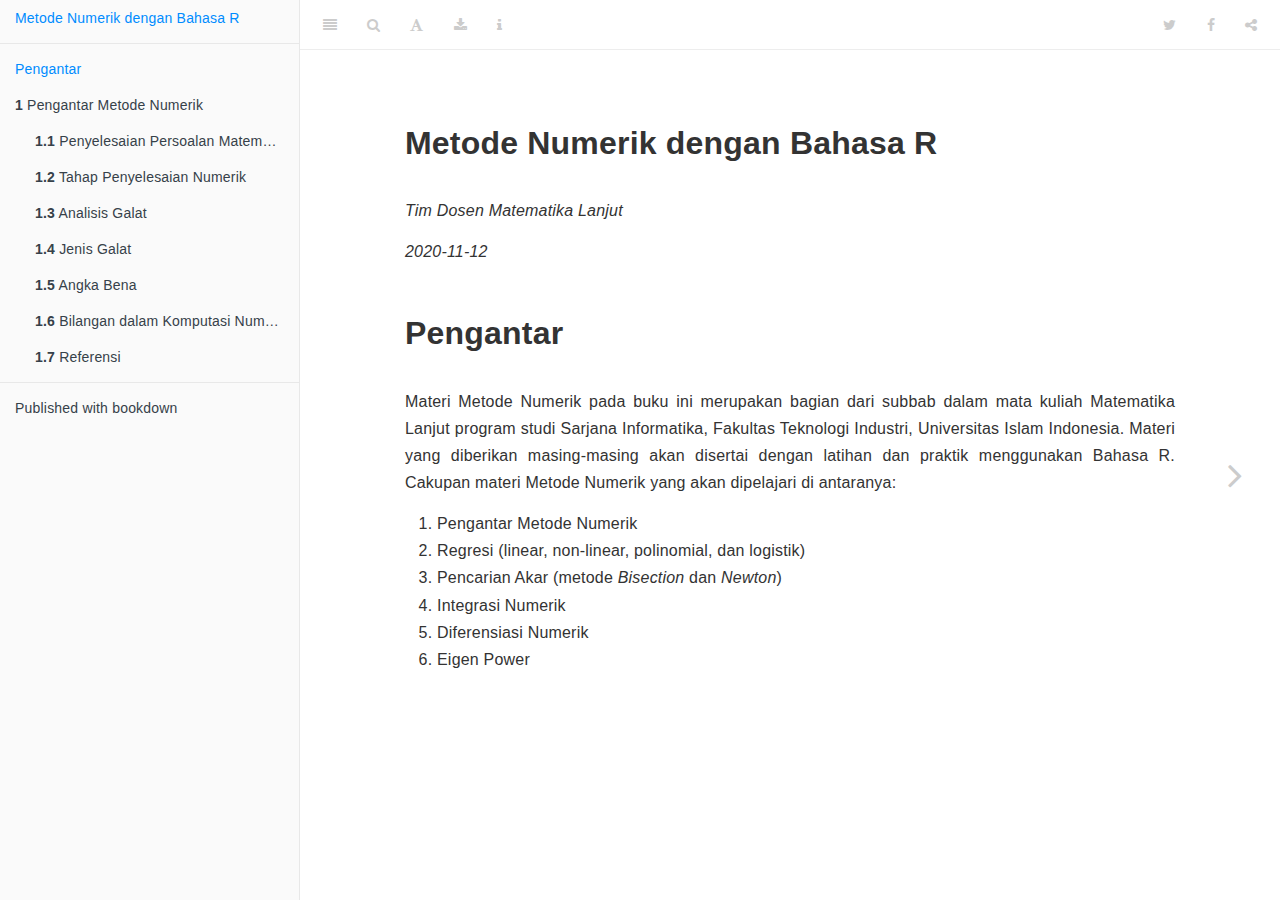
==== commit 9cca4f98: "Edit files" ====
--- a/Metode Numerik/_book/index.html
+++ b/Metode Numerik/_book/index.html
@@ -24,7 +24,7 @@
 <meta name="author" content="Tim Dosen Matematika Lanjut" />
 
 
-<meta name="date" content="2020-11-02" />
+<meta name="date" content="2020-11-12" />
 
   <meta name="viewport" content="width=device-width, initial-scale=1" />
   <meta name="apple-mobile-web-app-capable" content="yes" />
@@ -55,70 +55,6 @@
 <script src="libs/anchor-sections-1.0/anchor-sections.js"></script>
 
 
-<style type="text/css">
-code.sourceCode > span { display: inline-block; line-height: 1.25; }
-code.sourceCode > span { color: inherit; text-decoration: inherit; }
-code.sourceCode > span:empty { height: 1.2em; }
-.sourceCode { overflow: visible; }
-code.sourceCode { white-space: pre; position: relative; }
-pre.sourceCode { margin: 0; }
-@media screen {
-div.sourceCode { overflow: auto; }
-}
-@media print {
-code.sourceCode { white-space: pre-wrap; }
-code.sourceCode > span { text-indent: -5em; padding-left: 5em; }
-}
-pre.numberSource code
-  { counter-reset: source-line 0; }
-pre.numberSource code > span
-  { position: relative; left: -4em; counter-increment: source-line; }
-pre.numberSource code > span > a:first-child::before
-  { content: counter(source-line);
-    position: relative; left: -1em; text-align: right; vertical-align: baseline;
-    border: none; display: inline-block;
-    -webkit-touch-callout: none; -webkit-user-select: none;
-    -khtml-user-select: none; -moz-user-select: none;
-    -ms-user-select: none; user-select: none;
-    padding: 0 4px; width: 4em;
-    color: #aaaaaa;
-  }
-pre.numberSource { margin-left: 3em; border-left: 1px solid #aaaaaa;  padding-left: 4px; }
-div.sourceCode
-  {   }
-@media screen {
-code.sourceCode > span > a:first-child::before { text-decoration: underline; }
-}
-code span.al { color: #ff0000; font-weight: bold; } /* Alert */
-code span.an { color: #60a0b0; font-weight: bold; font-style: italic; } /* Annotation */
-code span.at { color: #7d9029; } /* Attribute */
-code span.bn { color: #40a070; } /* BaseN */
-code span.bu { } /* BuiltIn */
-code span.cf { color: #007020; font-weight: bold; } /* ControlFlow */
-code span.ch { color: #4070a0; } /* Char */
-code span.cn { color: #880000; } /* Constant */
-code span.co { color: #60a0b0; font-style: italic; } /* Comment */
-code span.cv { color: #60a0b0; font-weight: bold; font-style: italic; } /* CommentVar */
-code span.do { color: #ba2121; font-style: italic; } /* Documentation */
-code span.dt { color: #902000; } /* DataType */
-code span.dv { color: #40a070; } /* DecVal */
-code span.er { color: #ff0000; font-weight: bold; } /* Error */
-code span.ex { } /* Extension */
-code span.fl { color: #40a070; } /* Float */
-code span.fu { color: #06287e; } /* Function */
-code span.im { } /* Import */
-code span.in { color: #60a0b0; font-weight: bold; font-style: italic; } /* Information */
-code span.kw { color: #007020; font-weight: bold; } /* Keyword */
-code span.op { color: #666666; } /* Operator */
-code span.ot { color: #007020; } /* Other */
-code span.pp { color: #bc7a00; } /* Preprocessor */
-code span.sc { color: #4070a0; } /* SpecialChar */
-code span.ss { color: #bb6688; } /* SpecialString */
-code span.st { color: #4070a0; } /* String */
-code span.va { color: #19177c; } /* Variable */
-code span.vs { color: #4070a0; } /* VerbatimString */
-code span.wa { color: #60a0b0; font-weight: bold; font-style: italic; } /* Warning */
-</style>
 
 <link rel="stylesheet" href="style.css" type="text/css" />
 </head>
@@ -137,15 +73,15 @@
 
 <li class="divider"></li>
 <li class="chapter" data-level="" data-path="index.html"><a href="index.html"><i class="fa fa-check"></i>Pengantar</a></li>
-<li class="chapter" data-level="1" data-path="intro.html"><a href="intro.html"><i class="fa fa-check"></i><b>1</b> Introduction</a></li>
-<li class="chapter" data-level="2" data-path="literature.html"><a href="literature.html"><i class="fa fa-check"></i><b>2</b> Literature</a></li>
-<li class="chapter" data-level="3" data-path="methods.html"><a href="methods.html"><i class="fa fa-check"></i><b>3</b> Methods</a></li>
-<li class="chapter" data-level="4" data-path="applications.html"><a href="applications.html"><i class="fa fa-check"></i><b>4</b> Applications</a><ul>
-<li class="chapter" data-level="4.1" data-path="applications.html"><a href="applications.html#example-one"><i class="fa fa-check"></i><b>4.1</b> Example one</a></li>
-<li class="chapter" data-level="4.2" data-path="applications.html"><a href="applications.html#example-two"><i class="fa fa-check"></i><b>4.2</b> Example two</a></li>
+<li class="chapter" data-level="1" data-path="intro.html"><a href="intro.html"><i class="fa fa-check"></i><b>1</b> Pengantar Metode Numerik</a><ul>
+<li class="chapter" data-level="1.1" data-path="intro.html"><a href="intro.html#penyelesaian-persoalan-matematika"><i class="fa fa-check"></i><b>1.1</b> Penyelesaian Persoalan Matematika</a></li>
+<li class="chapter" data-level="1.2" data-path="intro.html"><a href="intro.html#tahap-penyelesaian-numerik"><i class="fa fa-check"></i><b>1.2</b> Tahap Penyelesaian Numerik</a></li>
+<li class="chapter" data-level="1.3" data-path="intro.html"><a href="intro.html#analisis-galat"><i class="fa fa-check"></i><b>1.3</b> Analisis Galat</a></li>
+<li class="chapter" data-level="1.4" data-path="intro.html"><a href="intro.html#jenis-galat"><i class="fa fa-check"></i><b>1.4</b> Jenis Galat</a></li>
+<li class="chapter" data-level="1.5" data-path="intro.html"><a href="intro.html#angka-bena"><i class="fa fa-check"></i><b>1.5</b> Angka Bena</a></li>
+<li class="chapter" data-level="1.6" data-path="intro.html"><a href="intro.html#bilangan-dalam-komputasi-numerik"><i class="fa fa-check"></i><b>1.6</b> Bilangan dalam Komputasi Numerik</a></li>
+<li class="chapter" data-level="1.7" data-path="intro.html"><a href="intro.html#referensi"><i class="fa fa-check"></i><b>1.7</b> Referensi</a></li>
 </ul></li>
-<li class="chapter" data-level="5" data-path="final-words.html"><a href="final-words.html"><i class="fa fa-check"></i><b>5</b> Final Words</a></li>
-<li class="chapter" data-level="" data-path="references.html"><a href="references.html"><i class="fa fa-check"></i>References</a></li>
 <li class="divider"></li>
 <li><a href="https://github.com/rstudio/bookdown" target="blank">Published with bookdown</a></li>
 
@@ -169,7 +105,7 @@
 <div id="header">
 <h1 class="title">Metode Numerik dengan Bahasa R</h1>
 <p class="author"><em>Tim Dosen Matematika Lanjut</em></p>
-<p class="date"><em>2020-11-02</em></p>
+<p class="date"><em>2020-11-12</em></p>
 </div>
 <div id="pengantar" class="section level1 unnumbered">
 <h1>Pengantar</h1>
@@ -178,7 +114,6 @@
 Cakupan materi Metode Numerik yang akan dipelajari di antaranya:</p>
 <ol style="list-style-type: decimal">
 <li>Pengantar Metode Numerik</li>
-<li>Analisis Galat</li>
 <li>Regresi (linear, non-linear, polinomial, dan logistik)</li>
 <li>Pencarian Akar (metode <em>Bisection</em> dan <em>Newton</em>)</li>
 <li>Integrasi Numerik</li>
--- a/Metode Numerik/_book/style.css
+++ b/Metode Numerik/_book/style.css
@@ -1,3 +1,6 @@
+body{
+  text-align: justify;
+}
 p.caption {
   color: #777;
   margin-top: 10px;
